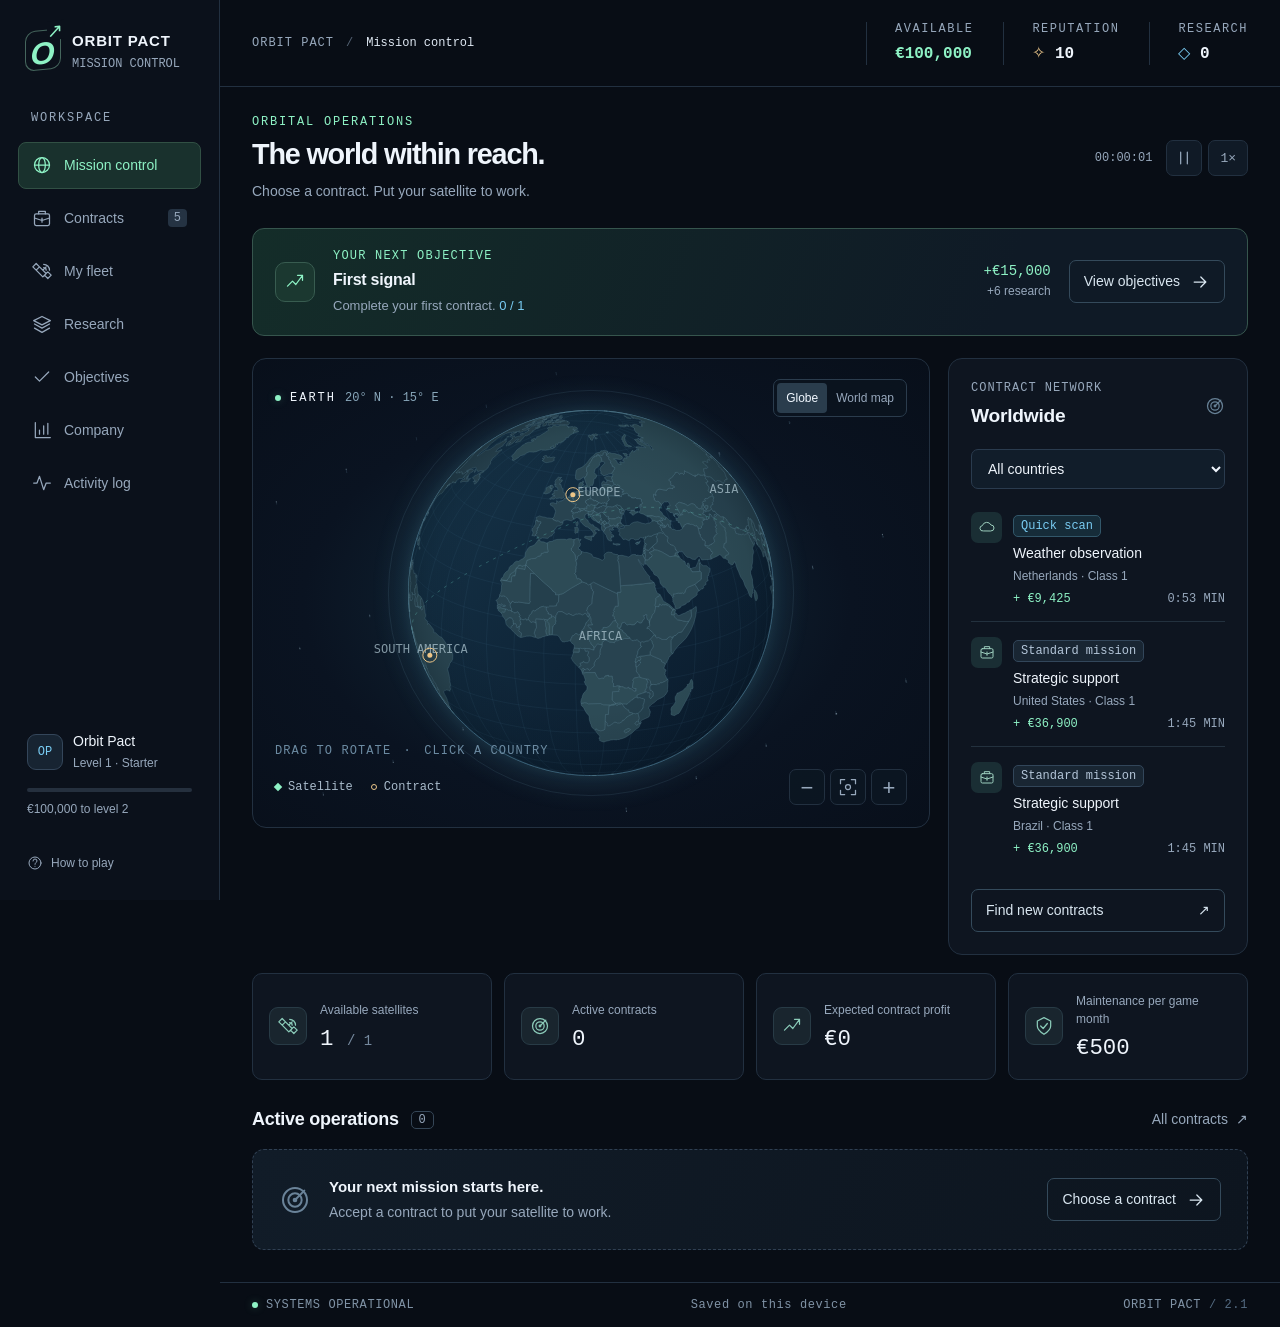
==== index.html @ 19997368 "Add satellite specialties, varied contracts, objectives and safe save transfers" ====
<!doctype html>
<html lang="en">
<head>
  <meta charset="utf-8">
  <meta name="viewport" content="width=device-width,initial-scale=1">
  <meta name="theme-color" content="#070c14">
  <meta name="description" content="Build your own satellite company. Explore Earth, complete contracts and expand your fleet.">
  <title>Orbit Pact | Mission Control</title>
  <link rel="stylesheet" href="style.css">
</head>
<body>
  <div class="app">
    <aside class="sidebar" aria-label="Main navigation">
      <a class="brand" href="#operations" aria-label="Orbit Pact, mission control"><span class="brand-mark">O<span>↗</span></span><span>ORBIT PACT<small>MISSION CONTROL</small></span></a>
      <div class="sidebar-caption">WORKSPACE</div>
      <nav id="navigation">
        <button data-page="operations" class="nav-button active"><span data-icon="globe"></span>Mission control</button>
        <button data-page="contracts" class="nav-button"><span data-icon="briefcase"></span>Contracts<span id="navOfferCount" class="nav-count">5</span></button>
        <button data-page="fleet" class="nav-button"><span data-icon="satellite"></span>My fleet</button>
        <button data-page="upgrades" class="nav-button"><span data-icon="layers"></span>Research</button>
        <button data-page="objectives" class="nav-button"><span data-icon="check"></span>Objectives<span id="navGoalCount" class="nav-count" hidden>0</span></button>
        <button data-page="company" class="nav-button"><span data-icon="chart"></span>Company</button>
        <button data-page="log" class="nav-button"><span data-icon="activity"></span>Activity log</button>
      </nav>
      <div class="sidebar-bottom">
        <div class="company-badge"><span class="company-avatar">OP</span><div>Orbit Pact<small id="sidebarLevel">Level 1 · Starter</small></div></div>
        <div class="mini-progress"><span id="sidebarProgress"></span></div>
        <p id="nextLevelHint" class="subtle"></p>
        <button class="text-button" id="helpButton"><span data-icon="help"></span>How to play</button>
      </div>
    </aside>

    <div class="workspace">
      <header class="topbar">
        <div class="breadcrumb">ORBIT PACT <span>/</span> <strong id="pageLabel">Mission control</strong></div>
        <div class="resources" aria-label="Company resources">
          <div class="resource"><span class="resource-label">AVAILABLE</span><strong id="moneyDisplay">€100,000</strong></div>
          <div class="resource"><span class="resource-label">REPUTATION</span><strong><span class="amber">✧</span> <span id="reputationDisplay">10</span></strong></div>
          <div class="resource"><span class="resource-label">RESEARCH</span><strong><span class="cyan">◇</span> <span id="researchDisplay">0</span></strong></div>
        </div>
      </header>

      <main>
        <div class="page-heading"><div><p class="eyebrow" id="pageEyebrow">ORBITAL OPERATIONS</p><h1 id="pageTitle">The world within reach.</h1><p id="pageDescription">Choose a contract. Put your satellite to work.</p></div><div class="time-controls"><span id="missionClock">00:00:00</span><button id="pauseButton" class="icon-button" aria-label="Pause game" title="Pause"><span data-icon="pause"></span></button><button id="speedButton" class="small-button" aria-label="Change game speed">1×</button></div></div>

        <section id="page-operations" class="page active" aria-label="Mission control">
          <div id="nextObjective" class="objective-directive"></div>
          <div class="operations-grid">
            <div class="map-panel panel">
              <div class="map-top"><div><span class="live-dot"></span><strong>EARTH</strong><span class="map-coordinate" id="mapCoordinates">20° N · 15° E</span></div><div class="segmented" aria-label="Map view"><button id="globeButton" class="selected" aria-pressed="true">Globe</button><button id="flatButton" aria-pressed="false">World map</button></div></div>
              <canvas id="mapCanvas" tabindex="0" role="img" aria-label="Interactive world map. Drag to rotate, use plus and minus to zoom. Use the country selector next to the map for keyboard access."></canvas>
              <div class="map-tooltip" id="mapTooltip" hidden></div>
              <div class="map-bottom"><div class="map-legend"><span><i class="legend-satellite"></i>Satellite</span><span><i class="legend-mission"></i>Contract</span></div><div class="map-buttons"><button id="zoomOut" class="icon-button" aria-label="Zoom out">−</button><button id="resetMap" class="icon-button" aria-label="Reset map"><span data-icon="focus"></span></button><button id="zoomIn" class="icon-button" aria-label="Zoom in">+</button></div></div>
              <div class="map-hint">DRAG TO ROTATE <span>·</span> CLICK A COUNTRY</div>
            </div>
            <aside class="mission-rail panel">
              <div class="panel-heading"><div><p class="eyebrow">CONTRACT NETWORK</p><h2 id="regionTitle">Worldwide</h2></div><span data-icon="radar" class="muted-icon"></span></div>
              <label class="sr-only" for="countrySelect">Choose a country</label><select id="countrySelect"><option value="">All countries</option></select>
              <div id="mapOffers" class="rail-offers"></div>
              <button id="refreshMapOffers" class="outline-button full">Find new contracts <span>↗</span></button>
            </aside>
          </div>
          <div class="metrics-grid">
            <div class="metric"><span class="metric-icon" data-icon="satellite"></span><div><span>Available satellites</span><strong id="freeSatellites">1 <small>/ 1</small></strong></div></div>
            <div class="metric"><span class="metric-icon" data-icon="radar"></span><div><span>Active contracts</span><strong id="activeCount">0</strong></div></div>
            <div class="metric"><span class="metric-icon" data-icon="trend"></span><div><span>Expected contract profit</span><strong id="expectedProfit">€0</strong></div></div>
            <div class="metric"><span class="metric-icon" data-icon="shield"></span><div><span>Maintenance per game month</span><strong id="maintenanceDisplay">€500</strong></div></div>
          </div>
          <div class="section-heading"><h2>Active operations <span id="runningBadge" class="count-badge">0</span></h2><button class="text-button" data-page="contracts">All contracts <span>↗</span></button></div>
          <div id="activeMissions" class="active-missions"></div>
        </section>

        <section id="page-contracts" class="page" aria-label="Contracts" hidden><div class="info-banner"><span data-icon="bolt"></span><p>Quick scans free your satellite sooner. Long-term contracts unlock after 5 completions. Match a satellite specialty for +20% reward and 15% less time. Card estimates use a Scout-1; your briefing shows the exact quote.</p></div><div class="section-heading"><h2>Available assignments</h2><button id="refreshContracts" class="outline-button">Refresh offers <span data-icon="refresh"></span></button></div><div id="contractsList" class="card-grid"></div><div class="section-heading"><h2>Active assignments</h2></div><div id="contractsActive" class="active-missions"></div></section>
        <section id="page-fleet" class="page" aria-label="Fleet and shop" hidden><div class="section-heading"><h2>Your satellites</h2><span class="subtle" id="fleetCount"></span></div><div id="satellitesList" class="card-grid"></div><div class="section-heading shop-heading"><div><p class="eyebrow">EXPAND YOUR REACH</p><h2>Buy satellites</h2></div></div><div id="shopList" class="card-grid"></div></section>
        <section id="page-upgrades" class="page" aria-label="Research" hidden><div class="info-banner"><span data-icon="layers"></span><p>Upgrades apply to your entire fleet. Processing and communication upgrades take effect when a new contract starts.</p></div><div id="upgradesList" class="card-grid"></div></section>
        <section id="page-objectives" class="page" aria-label="Objectives" hidden><div class="info-banner"><span data-icon="check"></span><p>Build your company one milestone at a time. Unlocks become available as soon as you reach their goal. Claim each cash and research reward once.</p></div><div id="objectivesList" class="card-grid"></div></section>
        <section id="page-company" class="page" aria-label="Company" hidden><div id="companyOverview"></div><div class="panel settings-panel"><h2>Save & transfer</h2><p>Your progress is saved on this device. Export a save to keep a backup or move to another device. Importing keeps a local backup of the game you replace.</p><div class="settings-actions"><button class="outline-button" id="saveButton">Save now</button><button class="outline-button" id="exportSaveButton">Export save</button><button class="outline-button" id="importSaveButton">Import save</button><button class="outline-button" id="restoreSaveButton" hidden>Restore previous save</button></div><input id="importSaveInput" type="file" accept=".json,application/json" aria-label="Choose an Orbit Pact save" hidden></div><div class="panel settings-panel"><h2>Manage game</h2><p>A game month lasts 30 game minutes. The simulation stops when paused or when the tab is hidden. Starting over replaces your current company.</p><button class="danger-button" id="newGameButton">Start a new game</button></div></section>
        <section id="page-log" class="page" aria-label="Activity log" hidden><div class="section-heading"><h2>Activity</h2><button class="text-button" id="clearLogButton">Clear activity log</button></div><div id="logList" class="panel log-list"></div></section>
      </main>
      <footer><span><span class="live-dot" id="systemDot"></span><span id="systemStatus">SYSTEMS OPERATIONAL</span></span><span id="saveStatus">Progress saved on this device</span><span>ORBIT PACT <span class="version">/ 2.1</span></span></footer>
    </div>
  </div>
  <dialog id="detailDialog" aria-labelledby="dialogTitle"><div class="dialog-top"><p class="eyebrow" id="dialogEyebrow">MISSION BRIEFING</p><button class="icon-button" id="closeDialog" aria-label="Close">×</button></div><h2 id="dialogTitle"></h2><div id="dialogBody"></div><div id="dialogActions" class="dialog-actions"></div></dialog>
  <div id="toasts" class="toasts" role="status" aria-live="polite"></div>
  <noscript><p>Enable JavaScript to play Orbit Pact.</p></noscript>
  <script src="vendor/d3.min.js"></script>
  <script src="js/world-data.js"></script>
  <script src="js/locale.js"></script>
  <script src="js/config.js"></script>
  <script src="js/satellites.js"></script>
  <script src="js/upgrades.js"></script>
  <script src="js/contracts.js"></script>
  <script src="js/objectives.js"></script>
  <script src="js/save.js"></script>
  <script src="js/map.js"></script>
  <script src="js/ui.js"></script>
  <script src="js/game.js"></script>
</body>
</html>
---- style.css ----
@charset "UTF-8";
:root{color-scheme:dark;--bg:#080d15;--surface:#0e1520;--surface-raised:#141e2b;--line:#223040;--text:#eff5fc;--muted:#97a8bc;--mint:#8ef2c5;--cyan:#79ccf3;--amber:#ebc68a;--danger:#ff9eaa;--radius:14px;--mono:"SFMono-Regular",Consolas,"Liberation Mono",monospace;font-family:Inter,"Segoe UI",Arial,sans-serif;font-size:16px;font-synthesis:none}
*{box-sizing:border-box}body{margin:0;background:var(--bg);color:var(--text);line-height:1.5}button,input,select{font:inherit}button,a,select{-webkit-tap-highlight-color:transparent}button{cursor:pointer}button:disabled{cursor:not-allowed;opacity:.45}button:focus-visible,a:focus-visible,select:focus-visible,canvas:focus-visible{outline:2px solid var(--mint);outline-offset:4px}button{transition:background .18s,border-color .18s,color .18s}a{color:inherit;text-decoration:none}svg.icon{width:20px;height:20px;display:block;flex-shrink:0}button svg{pointer-events:none}h1,h2,h3,p{margin:0}h1{font-size:clamp(1.6rem,2.25vw,2.2rem);line-height:1.2;letter-spacing:-1.2px;font-weight:600}h2{font-size:1.125rem;letter-spacing:-.25px;font-weight:600}h3{font-size:1.05rem;font-weight:600}small{font-size:.8125rem}[hidden]{display:none!important}.app{display:flex;min-height:100vh}.sidebar{width:220px;flex-shrink:0;position:fixed;inset:0 auto 0 0;display:flex;flex-direction:column;background:#0b111b;border-right:1px solid var(--line);padding:30px 18px 22px;z-index:20}.brand{display:flex;gap:11px;align-items:center;font-weight:700;font-size:.94rem;letter-spacing:.8px;padding:0 7px 36px}.brand small{display:block;font:12px var(--mono);letter-spacing:0;color:var(--muted);margin-top:4px}.brand-mark{position:relative;display:grid;place-items:center;width:36px;height:40px;color:var(--mint);font-size:31px;font-style:italic;font-weight:800;border:1px solid #45665d;border-radius:10px;transform:skewY(-6deg)}.brand-mark span{position:absolute;right:-4px;top:-9px;font-size:19px;background:#0b111b;line-height:1}.sidebar-caption,.eyebrow{font:12px var(--mono);letter-spacing:1.8px;color:var(--muted)}.sidebar-caption{font-size:12px;padding:4px 13px 17px}nav{display:flex;flex-direction:column;gap:6px}.nav-button{border:1px solid transparent;background:none;color:var(--muted);display:flex;gap:12px;align-items:center;padding:12px 13px;width:100%;border-radius:8px;font-size:.875rem;white-space:nowrap;text-align:left}.nav-button:hover{background:#15202d;color:var(--text)}.nav-button.active{background:#19312d;border-color:#315044;color:var(--mint)}.nav-count{margin-left:auto;font:12px var(--mono);background:#253343;padding:2px 6px;border-radius:4px}.sidebar-bottom{margin-top:auto;padding:30px 9px 0}.company-badge{display:flex;align-items:center;gap:10px;font-size:.875rem}.company-avatar{border:1px solid #34465a;border-radius:9px;width:36px;height:36px;display:grid;place-items:center;font:12px var(--mono);color:var(--cyan);background:#172432}.company-badge small{display:block;color:var(--muted);font-size:12px;margin-top:2px}.mini-progress{height:4px;background:#25303e;overflow:hidden;border-radius:8px;margin:16px 0 8px}.mini-progress span{display:block;background:var(--mint);height:100%;width:0;transition:width .4s}.sidebar-bottom>.subtle{font-size:12px;min-height:36px}.sidebar-bottom>.text-button{font-size:12px;padding:18px 0 0}.workspace{margin-left:220px;min-width:0;flex:1;display:flex;flex-direction:column}.topbar{min-height:87px;border-bottom:1px solid var(--line);display:flex;align-items:center;justify-content:space-between;padding:16px 32px;gap:20px}.breadcrumb{display:flex;gap:12px;align-items:center;font:12px var(--mono);letter-spacing:1px;color:var(--muted)}.breadcrumb strong{color:#e0e9f4;font-size:12px;font-weight:400;letter-spacing:0}.breadcrumb>span{color:#546274}.resources{display:flex;align-items:center;gap:30px}.resource{border-left:1px solid var(--line);padding-left:28px}.resource-label{display:block;font:12px var(--mono);letter-spacing:1.5px;color:var(--muted);margin-bottom:5px}.resource strong{font:600 1rem var(--mono);white-space:nowrap}.resource:first-child strong{color:var(--mint)}.amber{color:var(--amber)}.cyan{color:var(--cyan)}main{padding:28px 32px 32px;max-width:1800px;width:100%;margin:0 auto;flex:1}.page-heading{display:flex;align-items:center;justify-content:space-between;gap:20px;margin-bottom:26px}.page-heading .eyebrow{margin-bottom:8px;font-size:12px;color:var(--mint)}.page-heading p:last-child{color:var(--muted);font-size:.875rem;margin-top:9px}.time-controls{display:flex;align-items:center;gap:6px}.time-controls>span{font:12px var(--mono);color:var(--muted);margin-right:8px;white-space:nowrap}.icon-button{width:36px;height:36px;display:inline-flex;align-items:center;justify-content:center;flex-shrink:0;background:#101a26;color:var(--muted);border:1px solid var(--line);border-radius:7px;font-size:22px;padding:6px}.icon-button:hover,.small-button:hover{background:#213345;color:var(--text);border-color:#475f76}.small-button{height:36px;padding:0 11px;border:1px solid var(--line);border-radius:7px;background:#101a26;color:var(--muted);font:13px var(--mono)}.panel{background:var(--surface);border:1px solid var(--line);border-radius:var(--radius)}.operations-grid{display:grid;grid-template-columns:minmax(0,1fr) 300px;gap:18px}.map-panel{position:relative;min-height:470px;height:clamp(470px,51vh,650px);overflow:hidden;background:radial-gradient(ellipse at 48% 52%,#122a3a 0,#0a1321 55%,#080f1a 100%)}#mapCanvas{width:100%;height:100%;display:block;touch-action:none;cursor:grab}#mapCanvas:active{cursor:grabbing}.map-top{position:absolute;top:20px;left:22px;right:22px;display:flex;align-items:center;justify-content:space-between;gap:10px;pointer-events:none;z-index:2}.map-top>div:first-child{display:flex;align-items:center;gap:9px}.map-top strong{font:12px var(--mono);letter-spacing:2px}.live-dot{display:inline-block;width:6px;height:6px;border-radius:50%;background:var(--mint);box-shadow:0 0 8px #82edbd44;flex-shrink:0}.map-coordinate{font:12px var(--mono);color:#89a7ba;white-space:nowrap}.segmented{display:flex;background:#0b1420dd;border:1px solid #2b3c4d;border-radius:7px;padding:3px;pointer-events:auto;backdrop-filter:blur(8px)}.segmented button{font-size:12px;border:0;border-radius:4px;padding:6px 9px;color:var(--muted);background:none}.segmented button.selected{background:#2a3d4d;color:#f1f8ff}.map-bottom{position:absolute;bottom:22px;left:22px;right:22px;display:flex;align-items:center;justify-content:space-between;pointer-events:none}.map-legend{display:flex;gap:18px;font:12px var(--mono);color:#a9bbcb}.map-legend>span{display:flex;gap:7px;align-items:center}.map-legend i{width:6px;height:6px;display:inline-block}.legend-satellite{background:var(--mint);transform:rotate(45deg)}.legend-mission{border:1px solid var(--amber);border-radius:50%}.map-buttons{display:flex;gap:5px;pointer-events:auto}.map-buttons .icon-button{background:#0c1722db}.map-hint{position:absolute;bottom:69px;left:22px;font:12px var(--mono);letter-spacing:1.1px;color:#6c8ba2;pointer-events:none}.map-hint span{padding:0 4px}.map-tooltip{position:absolute;pointer-events:none;font-size:12px;padding:7px 11px;background:#18293bf2;border:1px solid #4c6478;border-radius:6px;z-index:5;max-width:190px}.mission-rail{padding:22px;display:flex;flex-direction:column;min-width:0}.panel-heading{display:flex;justify-content:space-between;align-items:center;gap:10px;margin-bottom:18px}.panel-heading .eyebrow{font-size:12px;letter-spacing:1px;margin-bottom:7px}.panel-heading h2{font-size:1.2rem}.muted-icon{color:#678196}select{width:100%;padding:10px 12px;background:#111d2a;color:var(--text);border:1px solid #2a3b4e;border-radius:7px;font-size:.875rem;min-width:0}.rail-offers{flex:1;display:flex;flex-direction:column;margin:8px 0 18px}.rail-card{width:100%;background:transparent;border:0;border-bottom:1px solid #23313e;color:var(--text);text-align:left;padding:15px 0;display:grid;grid-template-columns:32px 1fr;gap:10px}.rail-card:hover{background:#172432}.rail-card:last-child{border-bottom:0}.rail-card .contract-icon{width:31px;height:31px;border-radius:7px;background:#1a2e34;color:#9ccebd;display:grid;place-items:center}.rail-card .icon{width:16px;height:16px}.rail-card h3{font-size:.875rem;font-weight:500;margin-bottom:3px}.rail-card p{font-size:12px;color:var(--muted)}.rail-reward{display:flex;align-items:center;justify-content:space-between;gap:8px;margin-top:7px}.rail-reward strong{font:12px var(--mono);color:var(--mint)}.rail-reward span{font:12px var(--mono);color:var(--muted)}.outline-button,.primary-button,.danger-button{display:inline-flex;align-items:center;justify-content:center;gap:10px;border-radius:7px;padding:10px 14px;font-size:.875rem;font-weight:500;border:1px solid #344a5b;background:transparent;color:#d9e6f0;min-height:42px}.outline-button:hover{background:#1b2d3c;border-color:#688297}.primary-button{background:var(--mint);border-color:var(--mint);color:#092b22}.primary-button:hover{background:#b6ffdb;border-color:#b6ffdb}.danger-button{color:var(--danger);border-color:#6b3947}.danger-button:hover{background:#351e29}.full{width:100%;justify-content:space-between}.text-button{border:0;background:none;color:var(--muted);padding:0;display:inline-flex;gap:8px;align-items:center;font-size:.875rem}.text-button:hover{color:var(--mint)}.text-button .icon{width:16px;height:16px}.metrics-grid{display:grid;grid-template-columns:repeat(4,minmax(0,1fr));gap:12px;margin-top:18px}.metric{display:flex;align-items:center;gap:13px;padding:18px 16px;background:var(--surface);border:1px solid var(--line);border-radius:10px}.metric-icon{width:38px;height:38px;background:#19252e;border:1px solid #283b46;color:#8bcbb9;display:grid;place-items:center;border-radius:9px;flex-shrink:0}.metric>div{min-width:0}.metric>div>span{color:var(--muted);font-size:12px;display:block}.metric strong{display:block;font:500 1.4rem var(--mono);margin-top:7px;white-space:nowrap}.metric small{color:#75899e;font-size:.875rem}.section-heading{display:flex;align-items:center;justify-content:space-between;margin:26px 0 16px;gap:16px}.page>.section-heading:first-child{margin-top:0}.count-badge{display:inline-block;margin-left:7px;padding:1px 7px;border:1px solid #354657;border-radius:5px;font:12px var(--mono);color:var(--muted);vertical-align:middle}.empty-state{padding:26px;display:flex;align-items:center;gap:18px;background:linear-gradient(110deg,#111c28,#0d151f);border:1px dashed #304053;border-radius:12px}.empty-state>.icon{width:32px;height:32px;color:#6a8399}.empty-state h3{font-size:.94rem;margin-bottom:4px}.empty-state p{font-size:.875rem;color:var(--muted)}.empty-state button{margin-left:auto;white-space:nowrap}.rail-empty{font-size:.875rem;color:var(--muted);padding:30px 0}.active-missions{display:grid;gap:10px}.mission-row{display:grid;grid-template-columns:36px minmax(120px,1.2fr) minmax(100px,1fr) auto;gap:16px;align-items:center;padding:17px 20px;background:var(--surface);border:1px solid var(--line);border-radius:10px}.mission-row>.icon{color:var(--mint)}.mission-row h3{font-size:.875rem}.mission-row p{color:var(--muted);font-size:12px;margin-top:4px}.mission-row .mission-value{font:13px var(--mono);color:var(--mint);text-align:right}.mission-value small{display:block;font-size:12px;color:var(--muted);margin-top:5px}.progress{height:5px;background:#263343;border-radius:8px;overflow:hidden}.progress>span{display:block;height:100%;background:var(--mint);border-radius:8px;transition:width .25s linear}.progress-meta{display:flex;justify-content:space-between;margin-bottom:8px;color:var(--muted);font:12px var(--mono)}.card-grid{display:grid;grid-template-columns:repeat(3,minmax(0,1fr));gap:18px}.card{padding:24px;background:var(--surface);border:1px solid var(--line);border-radius:12px;min-width:0}.card:hover{border-color:#3a5166}.card-head{display:flex;align-items:center;justify-content:space-between;margin-bottom:20px;gap:12px}.card-icon{display:grid;place-items:center;width:42px;height:42px;border:1px solid #314b53;background:#1b2e35;color:var(--mint);border-radius:10px}.badge{font:12px var(--mono);padding:4px 8px;border-radius:5px;background:#1f2c3a;color:#bbcfe0;border:1px solid #314557;white-space:nowrap}.badge.green{color:var(--mint);border-color:#395c4e;background:#193029}.badge.amber{color:var(--amber);background:#2e2921;border-color:#594a35}.card .description{color:var(--muted);font-size:.875rem;margin:9px 0 20px;min-height:42px}.card .location{color:var(--muted);font-size:.875rem;margin-top:6px}.card-stats{display:grid;gap:9px;margin:20px 0}.card-stat{display:flex;justify-content:space-between;gap:12px;font-size:.875rem}.card-stat>span:first-child{color:var(--muted)}.card-stat strong{font:13px var(--mono);text-align:right}.card .reward{font:500 1.8rem var(--mono);color:var(--mint);margin-top:20px}.card .reward-label{font-size:12px;color:var(--muted);margin-top:3px}.card-actions{display:flex;gap:8px;margin-top:20px}.card-actions>button{flex:1}.hardware-header{padding:24px 0 8px;border-bottom:1px solid #293b4b;margin-bottom:20px}.hardware-header .icon{width:45px;height:45px;margin-bottom:20px}.hardware-header .eyebrow{font-size:12px;margin-bottom:5px}.hardware-header h3{font-size:1.5rem;letter-spacing:-.5px}.hardware-header p{color:var(--muted);font-size:.875rem;padding:10px 0 14px;min-height:90px}.shop-heading{margin-top:38px}.shop-heading .eyebrow{font-size:12px;margin-bottom:7px}.upgrade-levels{display:flex;gap:5px;margin:22px 0}.upgrade-levels span{flex:1;height:5px;border-radius:5px;background:#293748}.upgrade-levels span.filled{background:var(--mint)}.info-banner{display:flex;align-items:center;gap:15px;padding:18px 20px;margin-bottom:22px;background:#122522;border:1px solid #29473f;border-radius:10px;color:#b7d6c9}.info-banner p{font-size:.875rem}.info-banner>.icon{flex-shrink:0}.company-hero{padding:32px;background:radial-gradient(ellipse at 100% 0,#213e46,transparent 60%),#101b28;border:1px solid #304456;border-radius:14px;margin-bottom:20px}.company-hero h2{font-size:2rem;margin:10px 0}.company-hero p{color:var(--muted);font-size:.875rem}.company-hero .progress{margin-top:24px}.company-hero .progress-meta{margin-top:12px}.settings-panel{padding:26px;margin-top:24px}.settings-panel p{color:var(--muted);margin:12px 0 22px;font-size:.875rem;max-width:720px}.settings-actions{display:flex;gap:12px;flex-wrap:wrap}.log-list{overflow:hidden}.log-entry{padding:16px 22px;display:flex;align-items:flex-start;gap:20px;border-bottom:1px solid var(--line);font-size:.875rem}.log-entry:last-child{border-bottom:0}.log-entry time{color:#7f98ad;font:12px var(--mono);white-space:nowrap;padding-top:2px}.log-entry.success>span{color:#b3eccd}.log-entry.warning>span{color:var(--amber)}.subtle{color:var(--muted);font-size:.875rem}footer{display:flex;align-items:center;justify-content:space-between;gap:20px;padding:15px 32px;border-top:1px solid var(--line);color:#8093a6;font:12px var(--mono);letter-spacing:.6px}footer>span:first-child{display:flex;align-items:center;gap:8px}.version{color:#546b82}dialog{width:min(540px,calc(100% - 32px));max-height:90vh;overflow:auto;background:#111c29;border:1px solid #3b5063;color:var(--text);border-radius:16px;padding:26px;box-shadow:0 30px 120px #0009}dialog::backdrop{background:#02070ccd;backdrop-filter:blur(7px)}.dialog-top{display:flex;align-items:center;justify-content:space-between;margin-bottom:10px}.dialog-top .eyebrow{color:var(--mint);font-size:12px}dialog h2{font-size:1.65rem;line-height:1.2;margin-bottom:14px}dialog p{font-size:.94rem;color:#aec0d1;line-height:1.65}.dialog-actions{display:flex;gap:10px;justify-content:flex-end;margin-top:26px}.dialog-actions button{flex:1}.briefing{padding:17px 0;margin:16px 0;border-top:1px solid #2e4053;border-bottom:1px solid #2e4053;display:grid;grid-template-columns:1fr 1fr;gap:18px}.briefing span{display:block;font-size:12px;color:var(--muted);margin-bottom:5px}.briefing strong{font:16px var(--mono)}.field-label{display:block;font-size:.875rem;margin:12px 0 8px}.dialog-message{color:var(--amber)!important;font-size:.875rem!important;margin-top:12px}.help-list{padding-left:22px;font-size:.94rem;color:#bfd0de;line-height:1.65}.help-list li{margin-bottom:12px}.toasts{position:fixed;bottom:28px;right:28px;z-index:100;display:flex;flex-direction:column;gap:10px;pointer-events:none;max-width:min(400px,calc(100vw - 32px))}.toast{padding:15px 20px;border:1px solid #426655;border-left:3px solid var(--mint);border-radius:9px;background:#14251ff2;color:#d4f4e3;box-shadow:0 12px 50px #0006;font-size:.875rem;animation:toast-in .2s ease}.toast.error{border-color:#845467;border-left-color:var(--danger);background:#2e1d27;color:#ffcfda}.sr-only{position:absolute;width:1px;height:1px;padding:0;margin:-1px;overflow:hidden;clip:rect(0,0,0,0);white-space:nowrap;border:0}@keyframes toast-in{from{opacity:0;transform:translateY(8px)}to{opacity:1;transform:translateY(0)}}
@media(min-width:1600px){.sidebar{width:240px}.workspace{margin-left:240px}.operations-grid{grid-template-columns:minmax(0,1fr) 335px}.mission-rail{padding:25px}.rail-card{padding:20px 0}main{padding:32px 40px}.topbar{padding-left:40px;padding-right:40px}}
@media(max-width:1250px){.sidebar{width:190px;padding-left:12px;padding-right:12px}.workspace{margin-left:190px}.brand{font-size:13px;gap:8px}.brand small{font-size:12px}.operations-grid{grid-template-columns:minmax(0,1fr) 270px;gap:14px}.mission-rail{padding:18px}.map-coordinate{display:none}.metric{padding:15px 12px;gap:9px}.metric-icon{display:none}.metric strong{font-size:1.2rem}.topbar{padding:16px 24px}.resources{gap:18px}.resource{padding-left:18px}main{padding:24px}.card-grid{grid-template-columns:repeat(2,minmax(0,1fr))}.breadcrumb{font-size:12px;gap:8px}}
@media(max-width:1000px){.sidebar{width:76px;padding:25px 10px}.brand{padding:0 8px 30px}.brand>span:last-child,.sidebar-caption,.sidebar-bottom,.nav-button .nav-count{display:none}.nav-button{font-size:0;justify-content:center;padding:14px 10px;gap:0}.nav-button>.icon,.nav-button>[data-icon]{font-size:16px}.workspace{margin-left:76px}.topbar .breadcrumb{display:none}.topbar{justify-content:flex-end;min-height:78px}.resource:first-child{border:0}.resources{gap:24px}.operations-grid{grid-template-columns:minmax(0,1fr) 265px}.map-top{left:15px;right:15px}.map-top strong{display:none}.map-top .live-dot{display:none}.map-panel{min-height:470px}.map-hint{font-size:12px;letter-spacing:.5px}.map-legend{gap:12px;font-size:12px}.map-bottom{left:15px;right:15px}.time-controls>span{display:none}.page-heading p:last-child{max-width:360px}.metric>div>span{font-size:12px}footer{padding:15px 24px}footer>span:last-child{display:none}}
@media(max-width:760px){.operations-grid{grid-template-columns:1fr}.map-panel{height:480px;min-height:0}.mission-rail{display:grid;grid-template-columns:1fr 1fr;gap:14px}.mission-rail .panel-heading{margin:0}.mission-rail>select{align-self:center}.rail-offers{grid-column:1/-1;display:grid;grid-template-columns:repeat(3,minmax(0,1fr));gap:12px;margin:0}.rail-card{padding:10px 0;border:0;grid-template-columns:1fr}.rail-card .contract-icon{display:none}.rail-card h3{font-size:13px}.rail-card p{font-size:12px}.rail-reward{flex-wrap:wrap}.mission-rail>.outline-button{grid-column:1/-1;justify-content:center}.metrics-grid{grid-template-columns:repeat(2,minmax(0,1fr))}.metric-icon{display:grid}.metric>div>span{font-size:12px}.map-coordinate{display:inline}.map-top strong,.map-top .live-dot{display:inline}.mission-row{grid-template-columns:24px 1fr auto;gap:12px}.mission-row>.mission-progress{grid-column:2/4;grid-row:2}.mission-row>.mission-value{grid-column:3;grid-row:1}.card{padding:20px}.empty-state{flex-wrap:wrap}.empty-state button{margin-left:50px}.time-controls{align-self:flex-start}.page-heading h1{font-size:1.7rem}main{padding:22px 20px}.topbar{padding:16px 20px}.topbar .resources{width:100%;justify-content:space-between;gap:8px}.resource{padding-left:14px}.resource-label{font-size:12px}.resource strong{font-size:14px}.page-heading{gap:8px}}
@media(max-width:520px){.app{display:block}.sidebar{position:sticky;inset:0 0 auto;width:100%;height:64px;flex-direction:row;align-items:center;padding:8px 10px;border-right:0;border-bottom:1px solid var(--line);background:#0b111bf5;backdrop-filter:blur(12px)}.brand{padding:0 10px 0 0}.brand-mark{width:29px;height:32px;font-size:25px}.brand-mark span{font-size:16px}.sidebar nav{flex-direction:row;flex:1;gap:3px;justify-content:space-around}.nav-button{padding:10px 7px;width:auto;border-radius:6px}.nav-button .icon{width:18px;height:18px}.workspace{margin-left:0}.topbar{min-height:72px;padding:12px 16px}.resource{padding-left:12px}.resource strong{font-size:13px}.resource-label{letter-spacing:.6px;font-size:12px}main{padding:23px 16px}.page-heading h1{font-size:1.5rem;letter-spacing:-.6px}.page-heading .eyebrow{font-size:12px;letter-spacing:1.1px}.page-heading p:last-child{font-size:13px;max-width:240px}.time-controls{gap:4px}.time-controls .icon-button{width:30px;height:32px}.time-controls .small-button{height:32px;padding:0 7px;font-size:12px}.operations-grid{gap:14px}.map-panel{height:430px}.map-top{top:15px}.map-coordinate{display:none}.map-top strong{font-size:12px}.segmented button{font-size:12px;padding:5px 7px}.map-bottom{bottom:17px}.map-hint{bottom:61px;left:15px}.map-legend{font-size:12px;gap:12px}.mission-rail{padding:17px;gap:10px}.mission-rail .panel-heading .eyebrow{font-size:12px}.mission-rail h2{font-size:1rem}.muted-icon{display:none}.rail-offers{grid-template-columns:1fr}.rail-card{grid-template-columns:30px 1fr;gap:10px;border-bottom:1px solid var(--line);padding:12px 0}.rail-card .contract-icon{display:grid}.rail-card h3{font-size:14px}.rail-card p{font-size:12px}.rail-reward{margin-top:4px}.metrics-grid{gap:10px}.metric{padding:14px 12px}.metric-icon{display:none}.metric>div>span{font-size:12px}.metric strong{font-size:1.125rem}.section-heading h2{font-size:1rem}.section-heading .text-button{font-size:12px}.card-grid{grid-template-columns:1fr}.empty-state{padding:20px;gap:12px}.empty-state>.icon{display:none}.empty-state button{margin-left:0;width:100%}.empty-state h3{font-size:14px}.empty-state p{font-size:13px}.mission-row{padding:14px;grid-template-columns:20px 1fr auto;gap:9px}.mission-row h3{font-size:13px}.mission-row .mission-value{font-size:12px}.mission-row p{font-size:12px}.section-heading{flex-wrap:wrap}.section-heading>.outline-button{font-size:12px}footer{padding:14px 16px;flex-wrap:wrap;gap:9px;font-size:12px}.company-hero{padding:23px}.company-hero h2{font-size:1.6rem}.toasts{bottom:16px;right:16px}.log-entry{padding:16px;gap:12px;flex-direction:column}.briefing strong{font-size:14px}.dialog-actions{flex-wrap:wrap}.settings-actions>button{width:100%}}
@media(prefers-reduced-motion:reduce){*,*::before,*::after{animation:none!important;transition:none!important}}

/* Company objectives and contract specializations. */
.objective-directive{display:flex;align-items:center;gap:18px;padding:20px 22px;margin-bottom:22px;border:1px solid #36554d;border-radius:12px;background:linear-gradient(110deg,#142d29,#0f1a26 75%)}
.directive-icon{width:40px;height:40px;display:grid;place-items:center;flex-shrink:0;border:1px solid #385c50;border-radius:10px;color:var(--mint);background:#1b3830}
.directive-copy{flex:1;min-width:0}.directive-copy .eyebrow{color:var(--mint);font-size:12px;letter-spacing:1.2px;margin-bottom:5px}.directive-copy h2{font-size:1rem}.directive-copy>p:last-child{margin-top:4px;font-size:13px;color:var(--muted)}
.directive-reward{display:grid;gap:3px;text-align:right;white-space:nowrap}.directive-reward strong{font:14px var(--mono);color:var(--mint)}.directive-reward span{font-size:12px;color:var(--muted)}.objective-directive>button{flex-shrink:0}
.contract-tags{display:flex;flex-wrap:wrap;gap:6px;margin-top:12px}.mission-tag,.specialty-tag{display:inline-block;padding:3px 7px;font:12px var(--mono);border-radius:5px;border:1px solid #32465a;background:#192633;color:#b4c6d9}
.mode-quick{color:var(--cyan);background:#162c39;border-color:#32576a}.mode-extended{color:var(--amber);background:#2c2820;border-color:#5c4a32}.specialty-tag{color:#b4c4d0;background:transparent}.specialty-tag.matched{color:var(--mint);border-color:#3b6152;background:#1c312a}
.rail-card .mission-tag{margin-bottom:6px;font-size:12px}.rail-card>div{min-width:0}.rail-card h3{overflow-wrap:anywhere}.specialty-note{font-size:13px;color:#a8d8c5;line-height:1.6;margin-top:12px}.unlock-note{color:var(--amber);font-size:13px;margin-top:12px}.hardware-locked{border-style:dashed}
.objective-card{display:flex;flex-direction:column}.objective-card.ready{border-color:#4c8468;background:linear-gradient(140deg,#172b26,var(--surface))}.objective-card.claimed{border-color:#2e4b42}.objective-card .card-actions{margin-top:auto;padding-top:20px}.objective-card .description{min-height:0;margin-bottom:20px}.objective-unlock{min-height:45px;font-size:13px;color:var(--cyan);margin-top:16px}.objective-prize{display:flex;flex-wrap:wrap;gap:8px 16px;align-items:center;margin-bottom:4px}.objective-prize strong{font:18px var(--mono);color:var(--mint)}.objective-prize span{color:var(--muted);font-size:13px}
@media(max-width:1100px){.objective-directive{flex-wrap:wrap;gap:12px}.directive-copy{flex-basis:55%}.directive-reward{margin-left:52px;text-align:left}.objective-directive>button{margin-left:auto}}
@media(max-width:520px){.sidebar nav{gap:0}.sidebar .nav-button{padding:10px 6px}.sidebar .brand{padding-right:6px}.objective-directive{padding:16px}.directive-icon{display:none}.directive-copy{flex-basis:100%}.directive-reward{margin-left:0}.objective-directive>button{font-size:12px;padding:9px 11px}.mission-row .contract-tags{gap:4px;margin-top:7px}.mission-row .mission-tag,.mission-row .specialty-tag{font-size:12px}.objective-prize{margin-bottom:8px}}
@media(max-height:720px) and (min-width:521px){.sidebar{overflow-y:auto}.sidebar-bottom{padding-top:16px}.brand{padding-bottom:20px}.nav-button{padding-top:9px;padding-bottom:9px}}
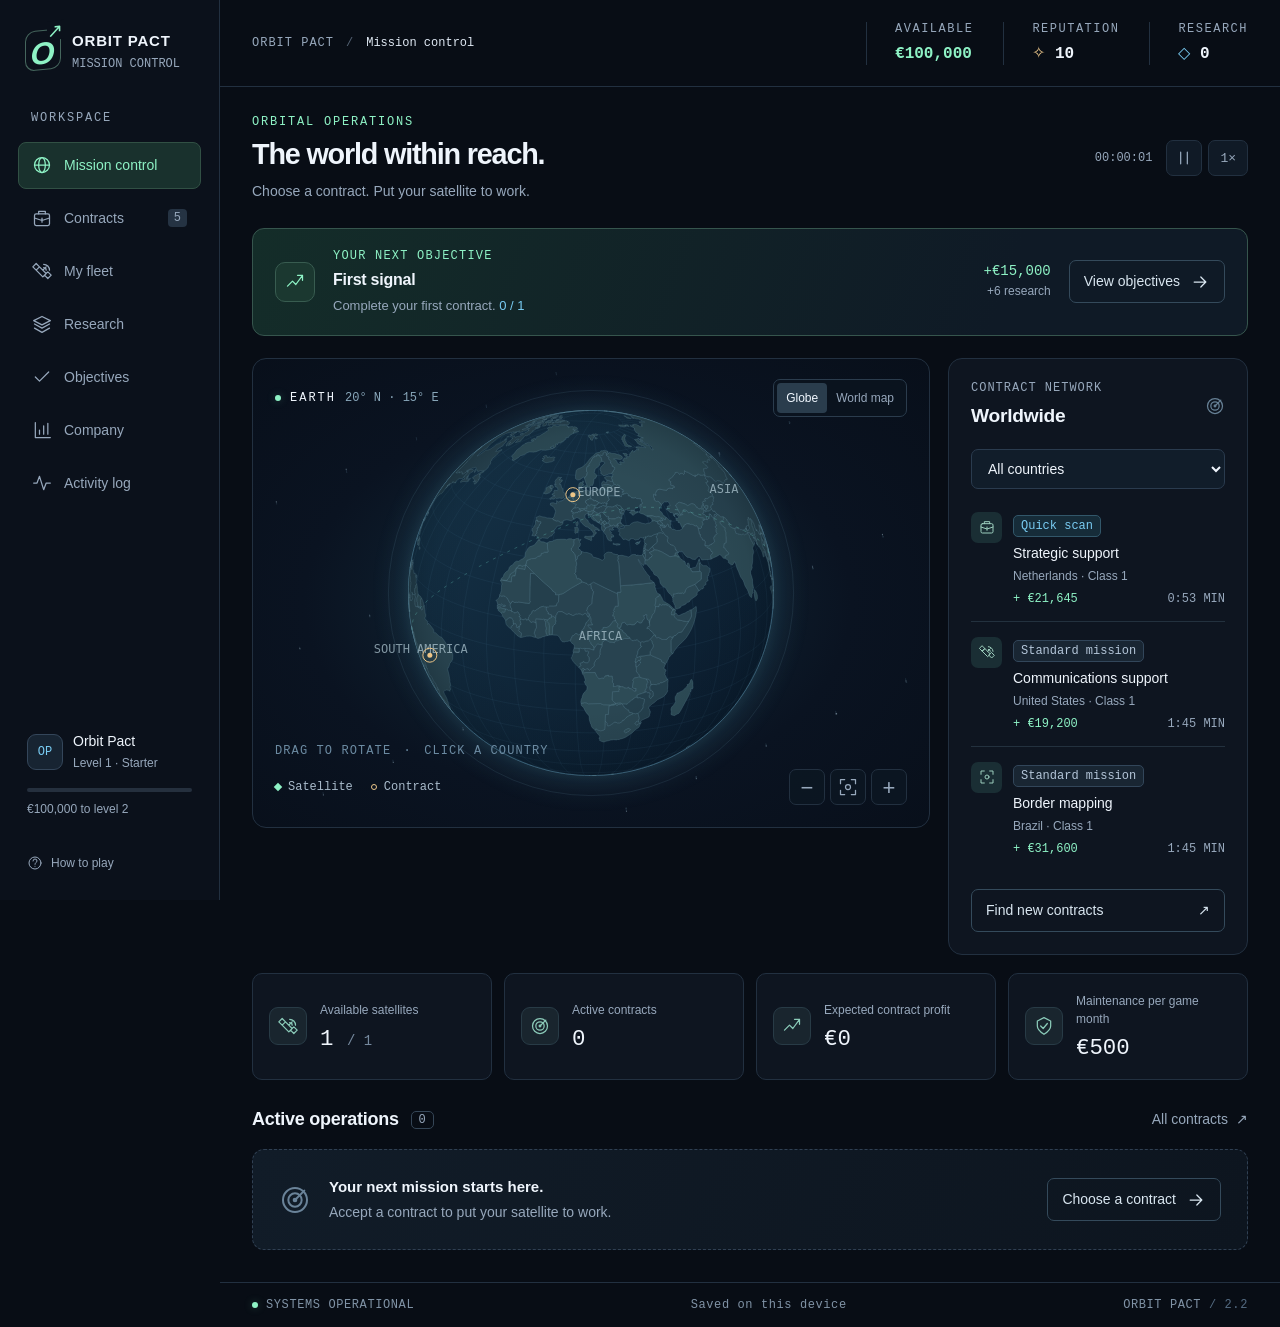
==== commit f993a7fe: "Add private Supabase cloud saves with recovery codes and revision conflict protection" ====
--- a/index.html
+++ b/index.html
@@ -74,10 +74,10 @@
         <section id="page-fleet" class="page" aria-label="Fleet and shop" hidden><div class="section-heading"><h2>Your satellites</h2><span class="subtle" id="fleetCount"></span></div><div id="satellitesList" class="card-grid"></div><div class="section-heading shop-heading"><div><p class="eyebrow">EXPAND YOUR REACH</p><h2>Buy satellites</h2></div></div><div id="shopList" class="card-grid"></div></section>
         <section id="page-upgrades" class="page" aria-label="Research" hidden><div class="info-banner"><span data-icon="layers"></span><p>Upgrades apply to your entire fleet. Processing and communication upgrades take effect when a new contract starts.</p></div><div id="upgradesList" class="card-grid"></div></section>
         <section id="page-objectives" class="page" aria-label="Objectives" hidden><div class="info-banner"><span data-icon="check"></span><p>Build your company one milestone at a time. Unlocks become available as soon as you reach their goal. Claim each cash and research reward once.</p></div><div id="objectivesList" class="card-grid"></div></section>
-        <section id="page-company" class="page" aria-label="Company" hidden><div id="companyOverview"></div><div class="panel settings-panel"><h2>Save & transfer</h2><p>Your progress is saved on this device. Export a save to keep a backup or move to another device. Importing keeps a local backup of the game you replace.</p><div class="settings-actions"><button class="outline-button" id="saveButton">Save now</button><button class="outline-button" id="exportSaveButton">Export save</button><button class="outline-button" id="importSaveButton">Import save</button><button class="outline-button" id="restoreSaveButton" hidden>Restore previous save</button></div><input id="importSaveInput" type="file" accept=".json,application/json" aria-label="Choose an Orbit Pact save" hidden></div><div class="panel settings-panel"><h2>Manage game</h2><p>A game month lasts 30 game minutes. The simulation stops when paused or when the tab is hidden. Starting over replaces your current company.</p><button class="danger-button" id="newGameButton">Start a new game</button></div></section>
+        <section id="page-company" class="page" aria-label="Company" hidden><div id="companyOverview"></div><div class="panel settings-panel cloud-panel"><div class="panel-heading"><h2>Cloud save</h2><span class="badge green">ONLINE STORAGE</span></div><p>Keep an online copy of your company. Use your private recovery code to load it on another device. Uploads happen when you choose Save online.</p><p id="cloudStatus" role="status">No cloud save connected.</p><div class="settings-actions"><button class="primary-button" id="cloudCreateButton" data-cloud-action>Create cloud save</button><button class="outline-button" id="cloudOpenButton" data-cloud-action>Enter recovery code</button><button class="primary-button" id="cloudUploadButton" data-cloud-action hidden>Save online</button><button class="outline-button" id="cloudLoadButton" data-cloud-action hidden>Load online save</button><button class="outline-button" id="cloudCodeButton" data-cloud-action hidden>Show recovery code</button><button class="text-button" id="cloudDisconnectButton" data-cloud-action hidden>Disconnect this device</button></div></div><div class="panel settings-panel"><h2>Save & transfer</h2><p>Your progress is saved on this device. Export a save to keep a backup or move to another device. Importing keeps a local backup of the game you replace.</p><div class="settings-actions"><button class="outline-button" id="saveButton">Save now</button><button class="outline-button" id="exportSaveButton">Export save</button><button class="outline-button" id="importSaveButton">Import save</button><button class="outline-button" id="restoreSaveButton" hidden>Restore previous save</button></div><input id="importSaveInput" type="file" accept=".json,application/json" aria-label="Choose an Orbit Pact save" hidden></div><div class="panel settings-panel"><h2>Manage game</h2><p>A game month lasts 30 game minutes. The simulation stops when paused or when the tab is hidden. Starting over replaces your current company.</p><button class="danger-button" id="newGameButton">Start a new game</button></div></section>
         <section id="page-log" class="page" aria-label="Activity log" hidden><div class="section-heading"><h2>Activity</h2><button class="text-button" id="clearLogButton">Clear activity log</button></div><div id="logList" class="panel log-list"></div></section>
       </main>
-      <footer><span><span class="live-dot" id="systemDot"></span><span id="systemStatus">SYSTEMS OPERATIONAL</span></span><span id="saveStatus">Progress saved on this device</span><span>ORBIT PACT <span class="version">/ 2.1</span></span></footer>
+      <footer><span><span class="live-dot" id="systemDot"></span><span id="systemStatus">SYSTEMS OPERATIONAL</span></span><span id="saveStatus">Progress saved on this device</span><span>ORBIT PACT <span class="version">/ 2.2</span></span></footer>
     </div>
   </div>
   <dialog id="detailDialog" aria-labelledby="dialogTitle"><div class="dialog-top"><p class="eyebrow" id="dialogEyebrow">MISSION BRIEFING</p><button class="icon-button" id="closeDialog" aria-label="Close">×</button></div><h2 id="dialogTitle"></h2><div id="dialogBody"></div><div id="dialogActions" class="dialog-actions"></div></dialog>
@@ -92,6 +92,8 @@
   <script src="js/contracts.js"></script>
   <script src="js/objectives.js"></script>
   <script src="js/save.js"></script>
+  <script src="js/cloud-config.js"></script>
+  <script src="js/cloud.js"></script>
   <script src="js/map.js"></script>
   <script src="js/ui.js"></script>
   <script src="js/game.js"></script>
--- a/style.css
+++ b/style.css
@@ -20,3 +20,5 @@
 @media(max-width:1100px){.objective-directive{flex-wrap:wrap;gap:12px}.directive-copy{flex-basis:55%}.directive-reward{margin-left:52px;text-align:left}.objective-directive>button{margin-left:auto}}
 @media(max-width:520px){.sidebar nav{gap:0}.sidebar .nav-button{padding:10px 6px}.sidebar .brand{padding-right:6px}.objective-directive{padding:16px}.directive-icon{display:none}.directive-copy{flex-basis:100%}.directive-reward{margin-left:0}.objective-directive>button{font-size:12px;padding:9px 11px}.mission-row .contract-tags{gap:4px;margin-top:7px}.mission-row .mission-tag,.mission-row .specialty-tag{font-size:12px}.objective-prize{margin-bottom:8px}}
 @media(max-height:720px) and (min-width:521px){.sidebar{overflow-y:auto}.sidebar-bottom{padding-top:16px}.brand{padding-bottom:20px}.nav-button{padding-top:9px;padding-bottom:9px}}
+
+.cloud-panel .panel-heading{margin-bottom:0}.cloud-panel #cloudStatus{font:12px var(--mono);color:var(--mint);min-height:20px}.cloud-panel .settings-actions .text-button{min-height:42px;padding:0 4px}.save-code-input{width:100%;background:#0d1621;color:var(--text);border:1px solid #395469;border-radius:7px;padding:12px;font:13px var(--mono);letter-spacing:.2px}.save-code-input:focus-visible{outline:2px solid var(--mint);outline-offset:3px}@media(max-width:520px){.cloud-panel .panel-heading{flex-wrap:wrap;gap:8px}.cloud-panel .badge{font-size:12px}.cloud-panel .settings-actions .text-button{justify-content:center;width:100%}}
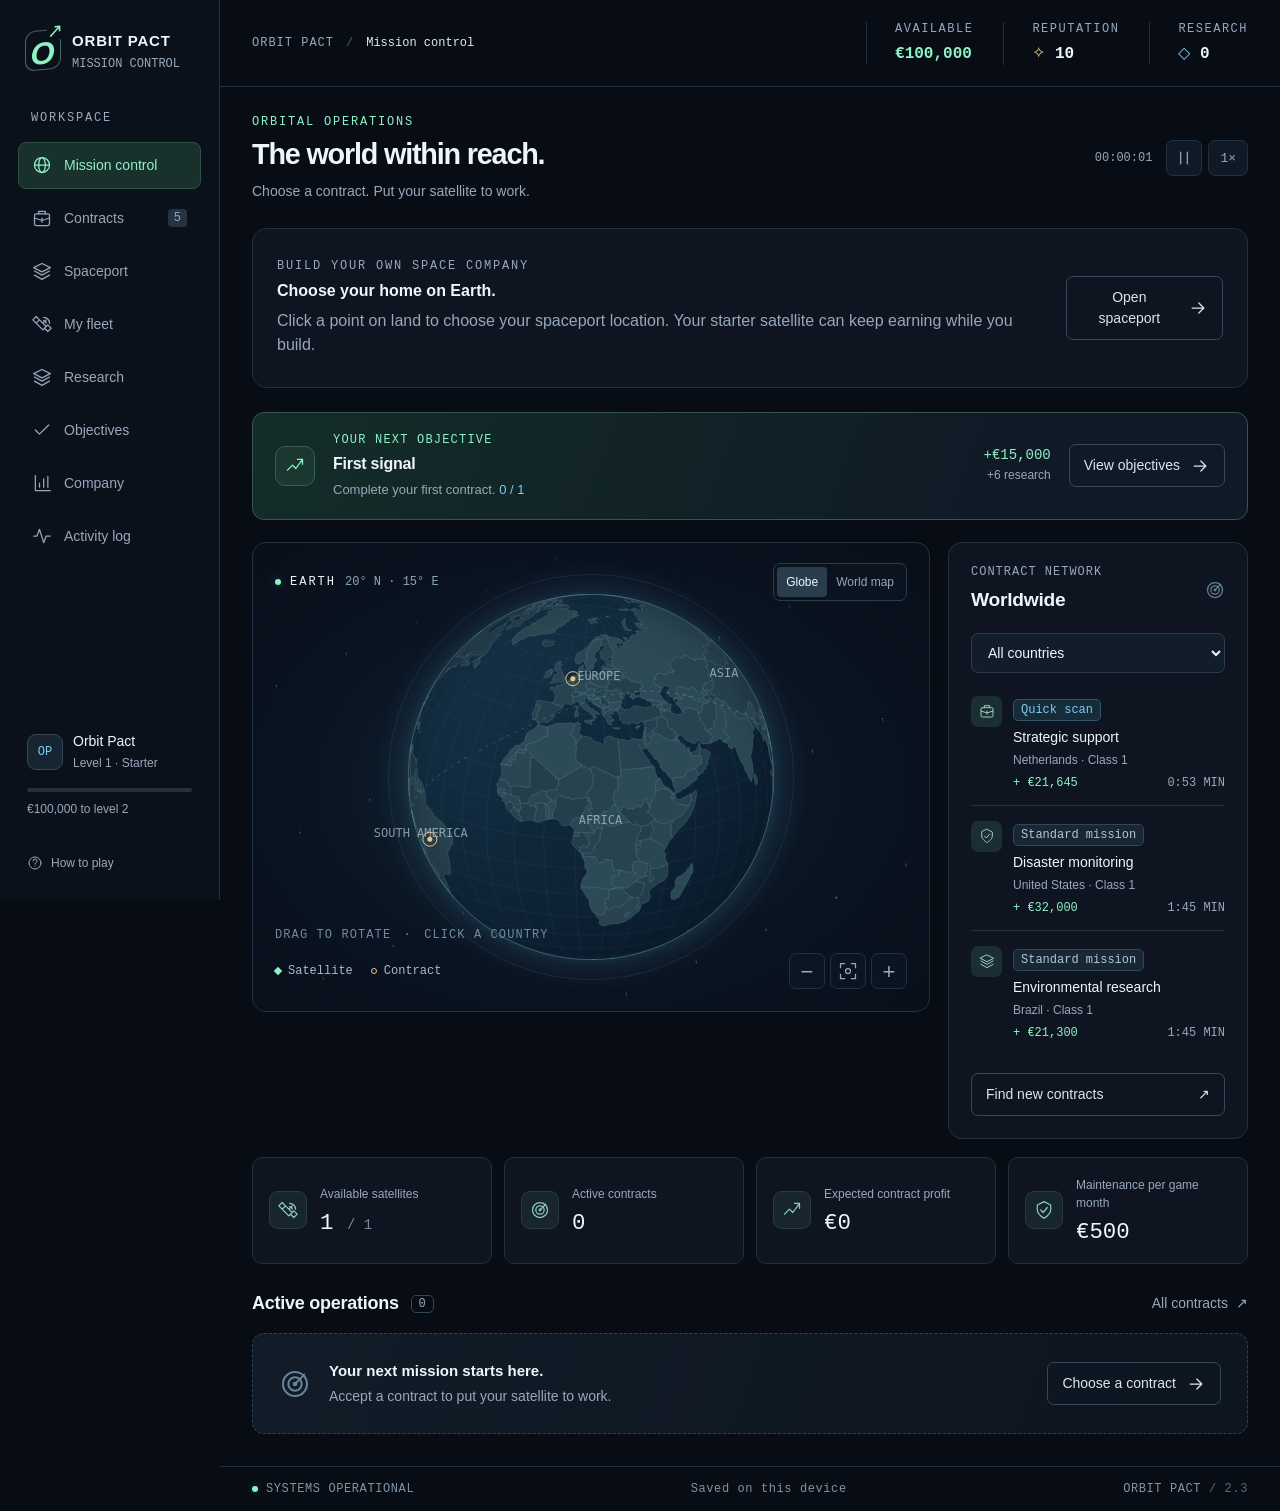
==== commit b4bbc6d6: "Add player-owned spaceports with land plots, construction, satellite manufacturing and launches" ====
--- a/index.html
+++ b/index.html
@@ -6,7 +6,7 @@
   <meta name="theme-color" content="#070c14">
   <meta name="description" content="Build your own satellite company. Explore Earth, complete contracts and expand your fleet.">
   <title>Orbit Pact | Mission Control</title>
-  <link rel="stylesheet" href="style.css">
+  <link rel="stylesheet" href="style.css?v=2.3">
 </head>
 <body>
   <div class="app">
@@ -16,6 +16,7 @@
       <nav id="navigation">
         <button data-page="operations" class="nav-button active"><span data-icon="globe"></span>Mission control</button>
         <button data-page="contracts" class="nav-button"><span data-icon="briefcase"></span>Contracts<span id="navOfferCount" class="nav-count">5</span></button>
+        <button data-page="spaceport" class="nav-button"><span data-icon="layers"></span>Spaceport</button>
         <button data-page="fleet" class="nav-button"><span data-icon="satellite"></span>My fleet</button>
         <button data-page="upgrades" class="nav-button"><span data-icon="layers"></span>Research</button>
         <button data-page="objectives" class="nav-button"><span data-icon="check"></span>Objectives<span id="navGoalCount" class="nav-count" hidden>0</span></button>
@@ -23,7 +24,7 @@
         <button data-page="log" class="nav-button"><span data-icon="activity"></span>Activity log</button>
       </nav>
       <div class="sidebar-bottom">
-        <div class="company-badge"><span class="company-avatar">OP</span><div>Orbit Pact<small id="sidebarLevel">Level 1 · Starter</small></div></div>
+        <div class="company-badge"><span class="company-avatar">OP</span><div><span id="companyNameLabel">Orbit Pact</span><small id="sidebarLevel">Level 1 · Starter</small></div></div>
         <div class="mini-progress"><span id="sidebarProgress"></span></div>
         <p id="nextLevelHint" class="subtle"></p>
         <button class="text-button" id="helpButton"><span data-icon="help"></span>How to play</button>
@@ -44,7 +45,7 @@
         <div class="page-heading"><div><p class="eyebrow" id="pageEyebrow">ORBITAL OPERATIONS</p><h1 id="pageTitle">The world within reach.</h1><p id="pageDescription">Choose a contract. Put your satellite to work.</p></div><div class="time-controls"><span id="missionClock">00:00:00</span><button id="pauseButton" class="icon-button" aria-label="Pause game" title="Pause"><span data-icon="pause"></span></button><button id="speedButton" class="small-button" aria-label="Change game speed">1×</button></div></div>
 
         <section id="page-operations" class="page active" aria-label="Mission control">
-          <div id="nextObjective" class="objective-directive"></div>
+          <div id="siteChoice" class="panel site-choice"></div><div id="nextObjective" class="objective-directive"></div>
           <div class="operations-grid">
             <div class="map-panel panel">
               <div class="map-top"><div><span class="live-dot"></span><strong>EARTH</strong><span class="map-coordinate" id="mapCoordinates">20° N · 15° E</span></div><div class="segmented" aria-label="Map view"><button id="globeButton" class="selected" aria-pressed="true">Globe</button><button id="flatButton" aria-pressed="false">World map</button></div></div>
@@ -74,28 +75,31 @@
         <section id="page-fleet" class="page" aria-label="Fleet and shop" hidden><div class="section-heading"><h2>Your satellites</h2><span class="subtle" id="fleetCount"></span></div><div id="satellitesList" class="card-grid"></div><div class="section-heading shop-heading"><div><p class="eyebrow">EXPAND YOUR REACH</p><h2>Buy satellites</h2></div></div><div id="shopList" class="card-grid"></div></section>
         <section id="page-upgrades" class="page" aria-label="Research" hidden><div class="info-banner"><span data-icon="layers"></span><p>Upgrades apply to your entire fleet. Processing and communication upgrades take effect when a new contract starts.</p></div><div id="upgradesList" class="card-grid"></div></section>
         <section id="page-objectives" class="page" aria-label="Objectives" hidden><div class="info-banner"><span data-icon="check"></span><p>Build your company one milestone at a time. Unlocks become available as soon as you reach their goal. Claim each cash and research reward once.</p></div><div id="objectivesList" class="card-grid"></div></section>
+        <section id="page-spaceport" class="page" aria-label="Spaceport" hidden><div id="spaceportContent"></div></section>
         <section id="page-company" class="page" aria-label="Company" hidden><div id="companyOverview"></div><div class="panel settings-panel cloud-panel"><div class="panel-heading"><h2>Cloud save</h2><span class="badge green">ONLINE STORAGE</span></div><p>Keep an online copy of your company. Use your private recovery code to load it on another device. Uploads happen when you choose Save online.</p><p id="cloudStatus" role="status">No cloud save connected.</p><div class="settings-actions"><button class="primary-button" id="cloudCreateButton" data-cloud-action>Create cloud save</button><button class="outline-button" id="cloudOpenButton" data-cloud-action>Enter recovery code</button><button class="primary-button" id="cloudUploadButton" data-cloud-action hidden>Save online</button><button class="outline-button" id="cloudLoadButton" data-cloud-action hidden>Load online save</button><button class="outline-button" id="cloudCodeButton" data-cloud-action hidden>Show recovery code</button><button class="text-button" id="cloudDisconnectButton" data-cloud-action hidden>Disconnect this device</button></div></div><div class="panel settings-panel"><h2>Save & transfer</h2><p>Your progress is saved on this device. Export a save to keep a backup or move to another device. Importing keeps a local backup of the game you replace.</p><div class="settings-actions"><button class="outline-button" id="saveButton">Save now</button><button class="outline-button" id="exportSaveButton">Export save</button><button class="outline-button" id="importSaveButton">Import save</button><button class="outline-button" id="restoreSaveButton" hidden>Restore previous save</button></div><input id="importSaveInput" type="file" accept=".json,application/json" aria-label="Choose an Orbit Pact save" hidden></div><div class="panel settings-panel"><h2>Manage game</h2><p>A game month lasts 30 game minutes. The simulation stops when paused or when the tab is hidden. Starting over replaces your current company.</p><button class="danger-button" id="newGameButton">Start a new game</button></div></section>
         <section id="page-log" class="page" aria-label="Activity log" hidden><div class="section-heading"><h2>Activity</h2><button class="text-button" id="clearLogButton">Clear activity log</button></div><div id="logList" class="panel log-list"></div></section>
       </main>
-      <footer><span><span class="live-dot" id="systemDot"></span><span id="systemStatus">SYSTEMS OPERATIONAL</span></span><span id="saveStatus">Progress saved on this device</span><span>ORBIT PACT <span class="version">/ 2.2</span></span></footer>
+      <footer><span><span class="live-dot" id="systemDot"></span><span id="systemStatus">SYSTEMS OPERATIONAL</span></span><span id="saveStatus">Progress saved on this device</span><span>ORBIT PACT <span class="version">/ 2.3</span></span></footer>
     </div>
   </div>
   <dialog id="detailDialog" aria-labelledby="dialogTitle"><div class="dialog-top"><p class="eyebrow" id="dialogEyebrow">MISSION BRIEFING</p><button class="icon-button" id="closeDialog" aria-label="Close">×</button></div><h2 id="dialogTitle"></h2><div id="dialogBody"></div><div id="dialogActions" class="dialog-actions"></div></dialog>
   <div id="toasts" class="toasts" role="status" aria-live="polite"></div>
   <noscript><p>Enable JavaScript to play Orbit Pact.</p></noscript>
   <script src="vendor/d3.min.js"></script>
-  <script src="js/world-data.js"></script>
-  <script src="js/locale.js"></script>
-  <script src="js/config.js"></script>
-  <script src="js/satellites.js"></script>
-  <script src="js/upgrades.js"></script>
-  <script src="js/contracts.js"></script>
-  <script src="js/objectives.js"></script>
-  <script src="js/save.js"></script>
-  <script src="js/cloud-config.js"></script>
-  <script src="js/cloud.js"></script>
-  <script src="js/map.js"></script>
-  <script src="js/ui.js"></script>
-  <script src="js/game.js"></script>
+  <script src="js/world-data.js?v=2.3"></script>
+  <script src="js/locale.js?v=2.3"></script>
+  <script src="js/config.js?v=2.3"></script>
+  <script src="js/satellites.js?v=2.3"></script>
+  <script src="js/upgrades.js?v=2.3"></script>
+  <script src="js/contracts.js?v=2.3"></script>
+  <script src="js/objectives.js?v=2.3"></script>
+  <script src="js/base.js?v=2.3"></script>
+  <script src="js/save.js?v=2.3"></script>
+  <script src="js/cloud-config.js?v=2.3"></script>
+  <script src="js/cloud.js?v=2.3"></script>
+  <script src="js/map.js?v=2.3"></script>
+  <script src="js/base-ui.js?v=2.3"></script>
+  <script src="js/ui.js?v=2.3"></script>
+  <script src="js/game.js?v=2.3"></script>
 </body>
 </html>
--- a/style.css
+++ b/style.css
@@ -22,3 +22,17 @@
 @media(max-height:720px) and (min-width:521px){.sidebar{overflow-y:auto}.sidebar-bottom{padding-top:16px}.brand{padding-bottom:20px}.nav-button{padding-top:9px;padding-bottom:9px}}
 
 .cloud-panel .panel-heading{margin-bottom:0}.cloud-panel #cloudStatus{font:12px var(--mono);color:var(--mint);min-height:20px}.cloud-panel .settings-actions .text-button{min-height:42px;padding:0 4px}.save-code-input{width:100%;background:#0d1621;color:var(--text);border:1px solid #395469;border-radius:7px;padding:12px;font:13px var(--mono);letter-spacing:.2px}.save-code-input:focus-visible{outline:2px solid var(--mint);outline-offset:3px}@media(max-width:520px){.cloud-panel .panel-heading{flex-wrap:wrap;gap:8px}.cloud-panel .badge{font-size:12px}.cloud-panel .settings-actions .text-button{justify-content:center;width:100%}}
+/* Spaceport: a playable land grid with persistent construction and production. */
+.site-choice,.spaceport-summary{padding:24px;display:flex;align-items:center;justify-content:space-between;gap:24px;margin-bottom:24px}
+.site-choice p,.spaceport-summary p{color:var(--muted);margin:6px 0}.site-choice[hidden]{display:none}
+.founding-panel{max-width:760px;padding:36px;margin:auto}.founding-panel h2{font-size:32px;margin:16px 0}.founding-panel p{line-height:1.7;color:var(--muted)}
+.founding-panel label{display:block;margin:24px 0 10px}.founding-panel input{width:100%;padding:15px;border:1px solid var(--line);background:#0a1721;color:#e7f2f6;border-radius:8px;font:inherit}
+.site-selection{padding:20px 0;display:flex;align-items:center;justify-content:space-between;gap:18px}.base-large-icon .icon{width:48px;height:48px;color:var(--mint)}
+.base-stats{display:grid;grid-template-columns:repeat(4,1fr);gap:1px;background:var(--line);border:1px solid var(--line);border-radius:12px;overflow:hidden;margin-bottom:24px}.base-stats>div{background:#0c1721;padding:20px}.base-stats span{display:block;font-size:13px;color:var(--muted);margin-bottom:8px}.base-stats strong{font-size:20px;color:var(--mint)}
+.spaceport-layout{display:grid;grid-template-columns:minmax(0,1.7fr) minmax(290px,1fr);gap:24px;align-items:start}.estate,.plot-detail,.production-panel{padding:24px}.estate{background:radial-gradient(ellipse at 40% 60%,#193a2e80,transparent 80%),#0a1620}.plot-grid{display:grid;grid-template-columns:repeat(5,minmax(0,1fr));gap:8px;margin:24px 0}.land-plot{position:relative;min-width:0;min-height:110px;padding:24px 3px 10px;display:flex;flex-direction:column;align-items:center;justify-content:center;gap:8px;background:linear-gradient(145deg,#233f31,#12241e);border:1px dashed #476352;border-radius:6px;color:#92b3a3;cursor:pointer;transition:transform .15s,border-color .15s}.land-plot.owned{border:1px solid #568974;background:linear-gradient(145deg,#294b3c,#172f29);color:#b5f6d9;box-shadow:0 4px 0 #071610}.land-plot.unowned{opacity:.7}.land-plot.selected{outline:2px solid #9ff4d2;outline-offset:2px;opacity:1}.land-plot:hover{transform:translateY(-3px);opacity:1}.land-plot .icon{width:34px;height:34px;filter:drop-shadow(0 4px 3px #0008)}.plot-number{position:absolute;top:6px;left:8px;font:11px monospace;color:#a8c1b7}.plot-name{font-size:12px;line-height:1.2;text-align:center}.plot-plus{font-size:30px;line-height:34px;opacity:.6}.constructing{border-style:dashed!important}.construction-dot{font:9px monospace;letter-spacing:.5px;color:var(--amber)}
+.plot-detail h2{font-size:22px;margin:14px 0}.plot-detail p{color:var(--muted);line-height:1.6}.plot-detail>.full{margin-top:24px}.building-options{display:grid;gap:10px;margin-top:20px}.building-option{display:flex;gap:12px;align-items:flex-start;text-align:left;color:#d9eee7;border:1px solid #345147;background:#12241e;border-radius:8px;padding:14px;cursor:pointer}.building-option:hover{border-color:var(--mint);background:#1c382d}.building-option .icon{flex-shrink:0;color:var(--mint)}.building-option strong,.building-option small{display:block}.building-option small{color:#a3bdb2;line-height:1.5;margin-top:5px;font-size:12px}
+.production-orders{display:flex;flex-wrap:wrap;gap:10px;margin:20px 0}.production-panel>p{color:var(--muted);line-height:1.6}.production-job{display:flex;align-items:center;gap:20px;padding:20px 0;border-top:1px solid var(--line)}.production-job>div{flex:1}.production-job p{margin:5px 0;color:var(--muted)}.production-job span[data-job-time]{font-size:13px;color:var(--mint)}.production-job progress{width:120px;accent-color:#91f0c2}.spaceport-summary h2{font-size:28px;margin:8px 0;overflow-wrap:anywhere}
+@media(max-width:1100px){.spaceport-layout{grid-template-columns:1fr}.land-plot{min-height:105px}}
+@media(max-width:600px){.site-choice,.spaceport-summary,.site-selection{align-items:stretch;flex-direction:column}.base-stats{grid-template-columns:repeat(2,1fr)}.estate,.plot-detail,.production-panel,.founding-panel{padding:16px}.plot-grid{gap:5px}.land-plot{min-height:90px}.land-plot .icon{width:25px;height:25px}.plot-name{font-size:10px}.production-job{gap:10px;flex-wrap:wrap}.spaceport-summary h2{font-size:24px}}
+
+@media(max-width:380px){.nav-button{padding:10px 5px}.sidebar nav{gap:1px}.brand{padding-right:6px}}
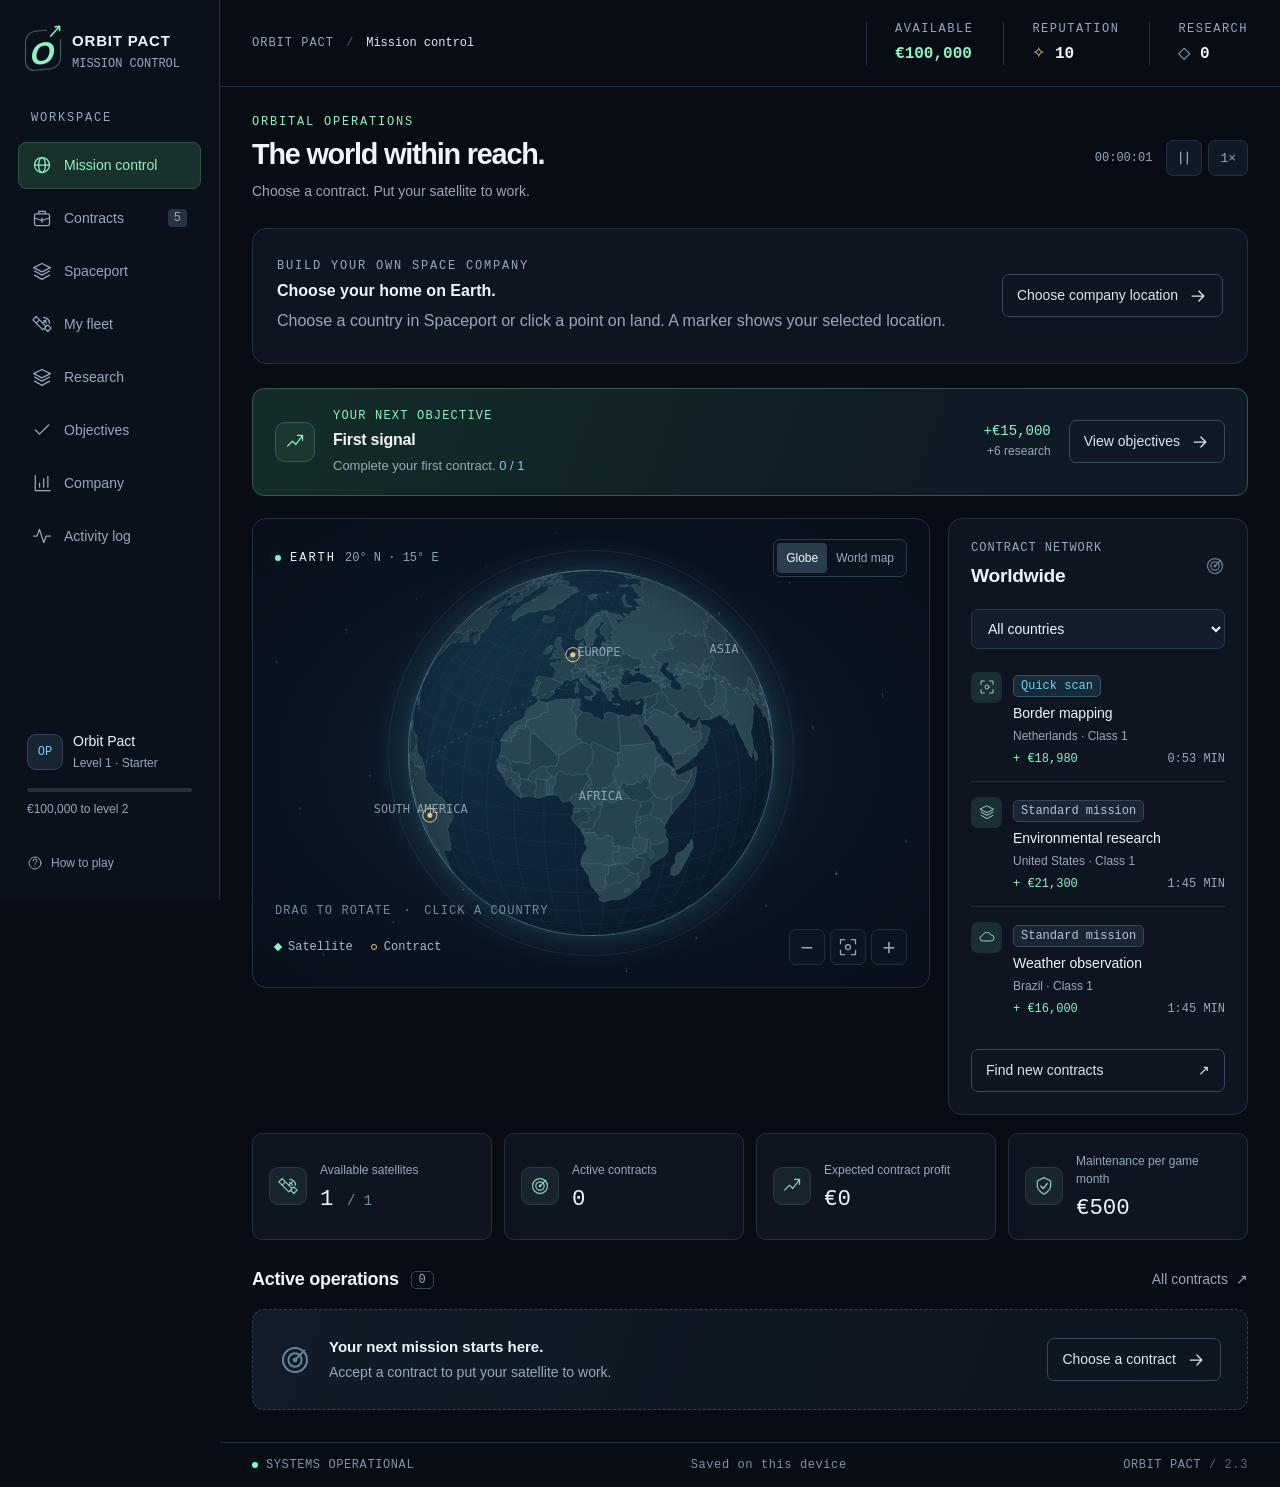
==== commit 1f155e9c: "Make spaceport location selection explicit and show a labelled company marker on Earth" ====
--- a/index.html
+++ b/index.html
@@ -6,7 +6,7 @@
   <meta name="theme-color" content="#070c14">
   <meta name="description" content="Build your own satellite company. Explore Earth, complete contracts and expand your fleet.">
   <title>Orbit Pact | Mission Control</title>
-  <link rel="stylesheet" href="style.css?v=2.3">
+  <link rel="stylesheet" href="style.css?v=2.3.1">
 </head>
 <body>
   <div class="app">
@@ -49,6 +49,7 @@
           <div class="operations-grid">
             <div class="map-panel panel">
               <div class="map-top"><div><span class="live-dot"></span><strong>EARTH</strong><span class="map-coordinate" id="mapCoordinates">20° N · 15° E</span></div><div class="segmented" aria-label="Map view"><button id="globeButton" class="selected" aria-pressed="true">Globe</button><button id="flatButton" aria-pressed="false">World map</button></div></div>
+              <button id="companyMapMarker" class="company-map-marker" data-page="spaceport" hidden><span class="company-map-dot" aria-hidden="true"></span><span id="companyMarkerLabel" class="company-marker-label"></span></button>
               <canvas id="mapCanvas" tabindex="0" role="img" aria-label="Interactive world map. Drag to rotate, use plus and minus to zoom. Use the country selector next to the map for keyboard access."></canvas>
               <div class="map-tooltip" id="mapTooltip" hidden></div>
               <div class="map-bottom"><div class="map-legend"><span><i class="legend-satellite"></i>Satellite</span><span><i class="legend-mission"></i>Contract</span></div><div class="map-buttons"><button id="zoomOut" class="icon-button" aria-label="Zoom out">−</button><button id="resetMap" class="icon-button" aria-label="Reset map"><span data-icon="focus"></span></button><button id="zoomIn" class="icon-button" aria-label="Zoom in">+</button></div></div>
@@ -86,20 +87,20 @@
   <div id="toasts" class="toasts" role="status" aria-live="polite"></div>
   <noscript><p>Enable JavaScript to play Orbit Pact.</p></noscript>
   <script src="vendor/d3.min.js"></script>
-  <script src="js/world-data.js?v=2.3"></script>
-  <script src="js/locale.js?v=2.3"></script>
-  <script src="js/config.js?v=2.3"></script>
-  <script src="js/satellites.js?v=2.3"></script>
-  <script src="js/upgrades.js?v=2.3"></script>
-  <script src="js/contracts.js?v=2.3"></script>
-  <script src="js/objectives.js?v=2.3"></script>
-  <script src="js/base.js?v=2.3"></script>
-  <script src="js/save.js?v=2.3"></script>
-  <script src="js/cloud-config.js?v=2.3"></script>
-  <script src="js/cloud.js?v=2.3"></script>
-  <script src="js/map.js?v=2.3"></script>
-  <script src="js/base-ui.js?v=2.3"></script>
-  <script src="js/ui.js?v=2.3"></script>
-  <script src="js/game.js?v=2.3"></script>
+  <script src="js/world-data.js?v=2.3.1"></script>
+  <script src="js/locale.js?v=2.3.1"></script>
+  <script src="js/config.js?v=2.3.1"></script>
+  <script src="js/satellites.js?v=2.3.1"></script>
+  <script src="js/upgrades.js?v=2.3.1"></script>
+  <script src="js/contracts.js?v=2.3.1"></script>
+  <script src="js/objectives.js?v=2.3.1"></script>
+  <script src="js/base.js?v=2.3.1"></script>
+  <script src="js/save.js?v=2.3.1"></script>
+  <script src="js/cloud-config.js?v=2.3.1"></script>
+  <script src="js/cloud.js?v=2.3.1"></script>
+  <script src="js/map.js?v=2.3.1"></script>
+  <script src="js/base-ui.js?v=2.3.1"></script>
+  <script src="js/ui.js?v=2.3.1"></script>
+  <script src="js/game.js?v=2.3.1"></script>
 </body>
 </html>
--- a/style.css
+++ b/style.css
@@ -36,3 +36,9 @@
 @media(max-width:600px){.site-choice,.spaceport-summary,.site-selection{align-items:stretch;flex-direction:column}.base-stats{grid-template-columns:repeat(2,1fr)}.estate,.plot-detail,.production-panel,.founding-panel{padding:16px}.plot-grid{gap:5px}.land-plot{min-height:90px}.land-plot .icon{width:25px;height:25px}.plot-name{font-size:10px}.production-job{gap:10px;flex-wrap:wrap}.spaceport-summary h2{font-size:24px}}
 
 @media(max-width:380px){.nav-button{padding:10px 5px}.sidebar nav{gap:1px}.brand{padding-right:6px}}
+
+.founding-panel select{width:100%;padding:14px;background:#0a1721;color:var(--text);border:1px solid var(--line);border-radius:8px}
+.company-map-marker{position:absolute;z-index:3;width:24px;height:24px;transform:translate(-50%,-50%);border:0;padding:0;background:transparent;color:#adffd9;cursor:pointer}
+.company-map-marker[hidden]{display:none}.company-map-dot{display:block;position:absolute;inset:3px;border:3px solid #edfff7;border-radius:50%;background:#4ee3a0;box-shadow:0 0 0 5px #4ee3a044,0 2px 10px #000b}
+.company-marker-label{position:absolute;text-align:left;padding:7px 10px;font-size:14px;font-weight:600;line-height:1.35;overflow-wrap:anywhere;background:#081b15f2;border:1px solid #81eeb8;border-radius:7px;box-shadow:0 3px 14px #0008;pointer-events:none}
+.company-map-marker.candidate .company-map-dot{background:var(--amber);box-shadow:0 0 0 5px #ebc68a44}.company-map-marker.candidate .company-marker-label{border-color:var(--amber);color:var(--amber)}
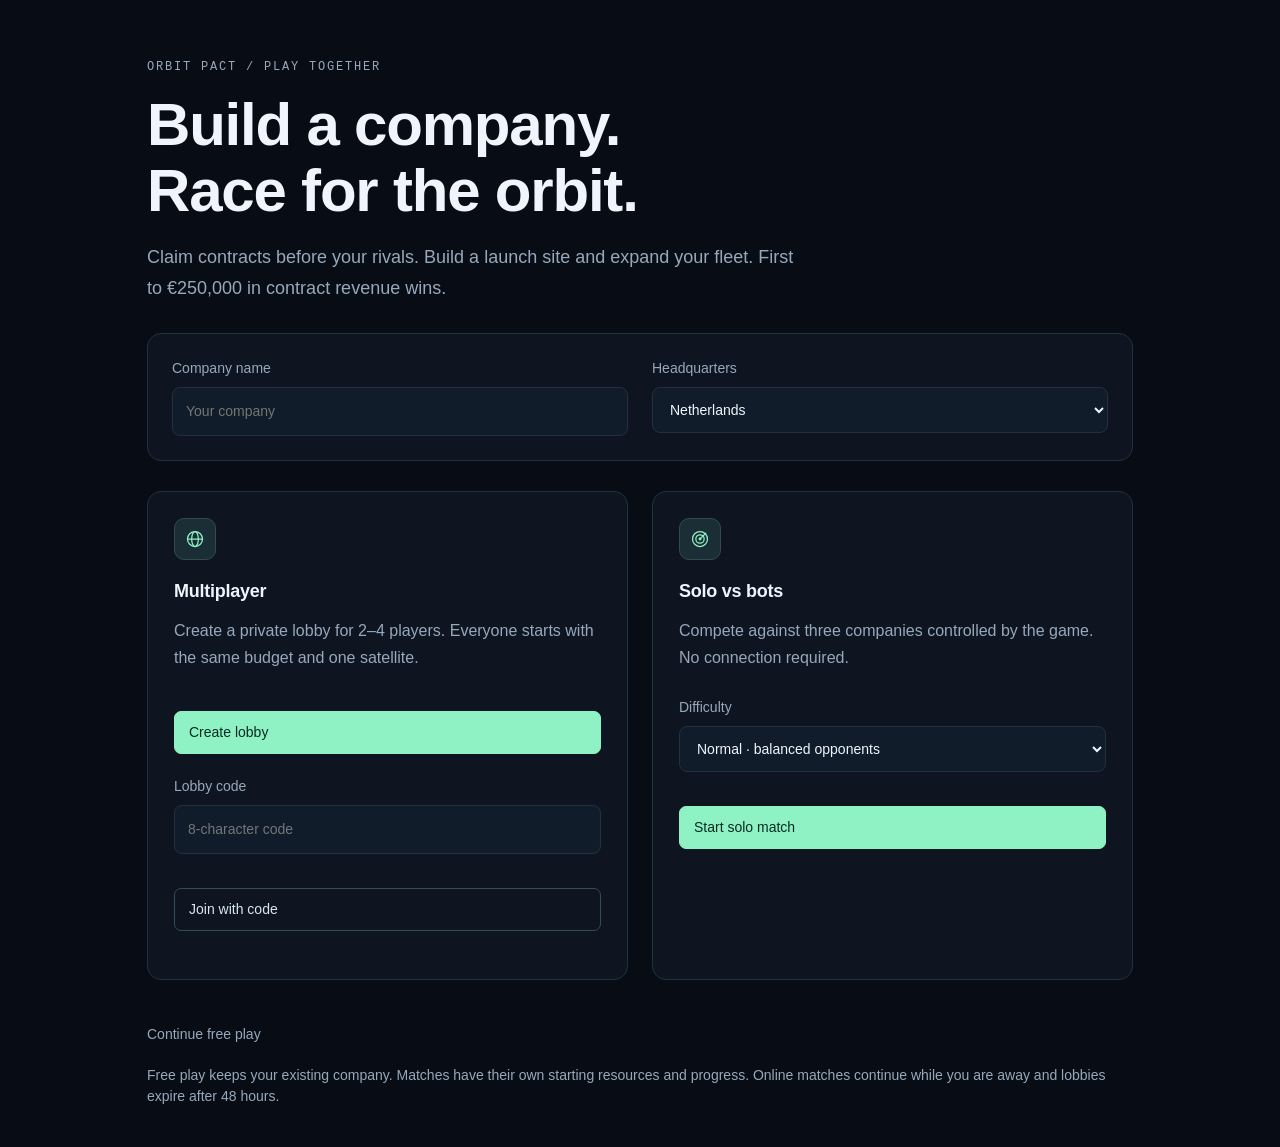
==== commit 19eb98b6: "Add authoritative multiplayer lobby races and solo matches with three bot difficulties" ====
--- a/index.html
+++ b/index.html
@@ -6,7 +6,7 @@
   <meta name="theme-color" content="#070c14">
   <meta name="description" content="Build your own satellite company. Explore Earth, complete contracts and expand your fleet.">
   <title>Orbit Pact | Mission Control</title>
-  <link rel="stylesheet" href="style.css?v=2.3.1">
+  <link rel="stylesheet" href="style.css?v=2.4">
 </head>
 <body>
   <div class="app">
@@ -42,7 +42,7 @@
       </header>
 
       <main>
-        <div class="page-heading"><div><p class="eyebrow" id="pageEyebrow">ORBITAL OPERATIONS</p><h1 id="pageTitle">The world within reach.</h1><p id="pageDescription">Choose a contract. Put your satellite to work.</p></div><div class="time-controls"><span id="missionClock">00:00:00</span><button id="pauseButton" class="icon-button" aria-label="Pause game" title="Pause"><span data-icon="pause"></span></button><button id="speedButton" class="small-button" aria-label="Change game speed">1×</button></div></div>
+        <div class="page-heading"><div><p class="eyebrow" id="pageEyebrow">ORBITAL OPERATIONS</p><h1 id="pageTitle">The world within reach.</h1><p id="pageDescription">Choose a contract. Put your satellite to work.</p></div><div class="time-controls"><button id="matchMenuButton" class="outline-button">Play modes</button><span id="missionClock">00:00:00</span><button id="pauseButton" class="icon-button" aria-label="Pause game" title="Pause"><span data-icon="pause"></span></button><button id="speedButton" class="small-button" aria-label="Change game speed">1×</button></div></div>
 
         <section id="page-operations" class="page active" aria-label="Mission control">
           <div id="siteChoice" class="panel site-choice"></div><div id="nextObjective" class="objective-directive"></div>
@@ -85,22 +85,25 @@
   </div>
   <dialog id="detailDialog" aria-labelledby="dialogTitle"><div class="dialog-top"><p class="eyebrow" id="dialogEyebrow">MISSION BRIEFING</p><button class="icon-button" id="closeDialog" aria-label="Close">×</button></div><h2 id="dialogTitle"></h2><div id="dialogBody"></div><div id="dialogActions" class="dialog-actions"></div></dialog>
   <div id="toasts" class="toasts" role="status" aria-live="polite"></div>
+  <section id="matchRoot" aria-label="Game modes and matches" hidden></section>
   <noscript><p>Enable JavaScript to play Orbit Pact.</p></noscript>
   <script src="vendor/d3.min.js"></script>
-  <script src="js/world-data.js?v=2.3.1"></script>
-  <script src="js/locale.js?v=2.3.1"></script>
-  <script src="js/config.js?v=2.3.1"></script>
-  <script src="js/satellites.js?v=2.3.1"></script>
-  <script src="js/upgrades.js?v=2.3.1"></script>
-  <script src="js/contracts.js?v=2.3.1"></script>
-  <script src="js/objectives.js?v=2.3.1"></script>
-  <script src="js/base.js?v=2.3.1"></script>
-  <script src="js/save.js?v=2.3.1"></script>
-  <script src="js/cloud-config.js?v=2.3.1"></script>
-  <script src="js/cloud.js?v=2.3.1"></script>
-  <script src="js/map.js?v=2.3.1"></script>
-  <script src="js/base-ui.js?v=2.3.1"></script>
-  <script src="js/ui.js?v=2.3.1"></script>
-  <script src="js/game.js?v=2.3.1"></script>
+  <script src="js/world-data.js?v=2.4"></script>
+  <script src="js/locale.js?v=2.4"></script>
+  <script src="js/config.js?v=2.4"></script>
+  <script src="js/satellites.js?v=2.4"></script>
+  <script src="js/upgrades.js?v=2.4"></script>
+  <script src="js/contracts.js?v=2.4"></script>
+  <script src="js/objectives.js?v=2.4"></script>
+  <script src="js/base.js?v=2.4"></script>
+  <script src="js/save.js?v=2.4"></script>
+  <script src="js/cloud-config.js?v=2.4"></script>
+  <script src="js/cloud.js?v=2.4"></script>
+  <script src="js/map.js?v=2.4"></script>
+  <script src="js/base-ui.js?v=2.4"></script>
+  <script src="js/ui.js?v=2.4"></script>
+  <script src="js/match-rules.js?v=2.4"></script>
+  <script src="js/match.js?v=2.4"></script>
+  <script src="js/game.js?v=2.4"></script>
 </body>
 </html>
--- a/style.css
+++ b/style.css
@@ -42,3 +42,8 @@
 .company-map-marker[hidden]{display:none}.company-map-dot{display:block;position:absolute;inset:3px;border:3px solid #edfff7;border-radius:50%;background:#4ee3a0;box-shadow:0 0 0 5px #4ee3a044,0 2px 10px #000b}
 .company-marker-label{position:absolute;text-align:left;padding:7px 10px;font-size:14px;font-weight:600;line-height:1.35;overflow-wrap:anywhere;background:#081b15f2;border:1px solid #81eeb8;border-radius:7px;box-shadow:0 3px 14px #0008;pointer-events:none}
 .company-map-marker.candidate .company-map-dot{background:var(--amber);box-shadow:0 0 0 5px #ebc68a44}.company-map-marker.candidate .company-marker-label{border-color:var(--amber);color:var(--amber)}
+
+/* Match selection, shared world and lobby UI. */
+body.match-active .app{display:none}#matchRoot[hidden]{display:none}.match-home,.match-shell{max-width:1440px;margin:0 auto;padding:40px 32px}.match-home{max-width:1050px;padding-top:60px}.match-home h1{font-size:clamp(36px,5vw,60px);line-height:1.1;margin:18px 0}.match-intro{max-width:650px;color:var(--muted);font-size:18px;line-height:1.7}.match-profile{padding:24px;display:grid;grid-template-columns:1fr 1fr;gap:24px;margin:30px 0}.match-home label{display:block;font-size:14px;color:var(--muted)}.match-home input,.match-home select{display:block;width:100%;margin:8px 0 20px;padding:13px;background:#101c29;color:var(--text);border:1px solid var(--line);border-radius:8px}.match-profile input,.match-profile select{margin-bottom:0}.match-mode-grid{display:grid;grid-template-columns:1fr 1fr;gap:24px}.match-mode-grid article{padding:26px}.match-mode-grid h2{margin:18px 0 12px}.match-mode-grid p{color:var(--muted);line-height:1.7;min-height:80px}.match-mode-grid .full{margin:14px 0 22px}.match-resume{display:flex;flex-wrap:wrap;gap:14px;margin:20px 0}.match-error{color:var(--amber);min-height:24px;overflow-wrap:anywhere}.match-header,.match-controls{display:flex;justify-content:space-between;align-items:center;gap:18px}.match-header h1{font-size:32px;margin:12px 0}.match-controls{flex-wrap:wrap}.lobby-code small,.lobby-code strong{display:block}.lobby-code small{font-size:11px;color:var(--muted)}.lobby-code strong{font:24px var(--mono);color:var(--mint);letter-spacing:3px}.lobby-wait{padding:24px;margin-bottom:24px}.lobby-wait>p,.match-rule{color:var(--muted);line-height:1.7}.lobby-members{display:grid;grid-template-columns:repeat(4,1fr);gap:12px;margin:24px 0}.lobby-members>div{padding:16px;background:#14232c;border-radius:8px}.lobby-members strong,.lobby-members span{display:block}.lobby-members span{font-size:13px;color:var(--muted);margin-top:8px}.match-world-row{display:grid;grid-template-columns:minmax(0,2fr) minmax(260px,1fr);gap:24px;margin:24px 0}.match-earth{display:flex;align-items:center;overflow:hidden}.match-earth svg{width:100%;height:auto}.match-leaderboard{padding:22px}.match-leaderboard h2{font-size:20px}.match-score{padding:16px 0;border-bottom:1px solid var(--line)}.match-score span,.match-score small{display:block;font-size:13px;color:var(--muted);margin:5px 0}.match-score strong>span{display:inline}.match-score.you strong{color:var(--mint)}.match-score progress{width:100%;height:7px;accent-color:var(--mint)}.match-money{display:flex;justify-content:space-around;flex-wrap:wrap;gap:18px;border-block:1px solid var(--line);padding:22px;margin-bottom:24px}.match-money span{font:12px var(--mono);color:var(--muted)}.match-money strong{display:block;font-size:20px;color:var(--mint);margin-top:7px}.match-play-grid{display:grid;grid-template-columns:1fr 1fr;gap:24px}.match-play-grid>section{padding:24px}.match-plots{display:grid;grid-template-columns:repeat(4,1fr);gap:8px;margin:24px 0}.match-plot{min-height:94px;min-width:0;display:flex;flex-direction:column;align-items:center;justify-content:center;gap:4px;border:1px dashed #334a40;border-radius:6px;background:#102219;color:#6d897c}.match-plot small{align-self:flex-start;padding-left:8px}.match-plot.owned{background:#1c372b;color:#bcebd2;border:1px solid #4b8066}.match-plot.selected{outline:2px solid var(--mint)}.match-plot span{font-size:11px}.match-build-buttons{display:flex;flex-wrap:wrap;gap:10px}.match-build-buttons button{font-size:13px}.match-offer{display:flex;justify-content:space-between;align-items:center;gap:16px;padding:16px 0;border-bottom:1px solid var(--line)}.match-offer h3{font-size:16px}.match-offer p,.match-offer small{color:var(--muted);font-size:13px;margin:5px 0;display:block}.match-offer strong{color:var(--mint);font-size:14px}.match-running{font-size:14px;color:var(--cyan)}
+@media(max-width:850px){.match-world-row,.match-play-grid{grid-template-columns:1fr}.match-header{align-items:flex-start;flex-direction:column}.lobby-members{grid-template-columns:1fr 1fr}.match-leaderboard{display:grid;grid-template-columns:1fr 1fr;gap:10px}.match-leaderboard h2{grid-column:1/-1}}
+@media(max-width:600px){.match-home,.match-shell{padding:24px 16px}.match-profile,.match-mode-grid{grid-template-columns:1fr}.match-profile{gap:16px}.match-home h1{font-size:36px}.match-mode-grid p{min-height:0}.match-header h1{font-size:25px}.match-play-grid>section{padding:16px}.match-plot{min-height:84px}.match-controls{gap:10px}.match-leaderboard{grid-template-columns:1fr}.match-earth svg{min-height:220px}.match-intro{font-size:16px}}
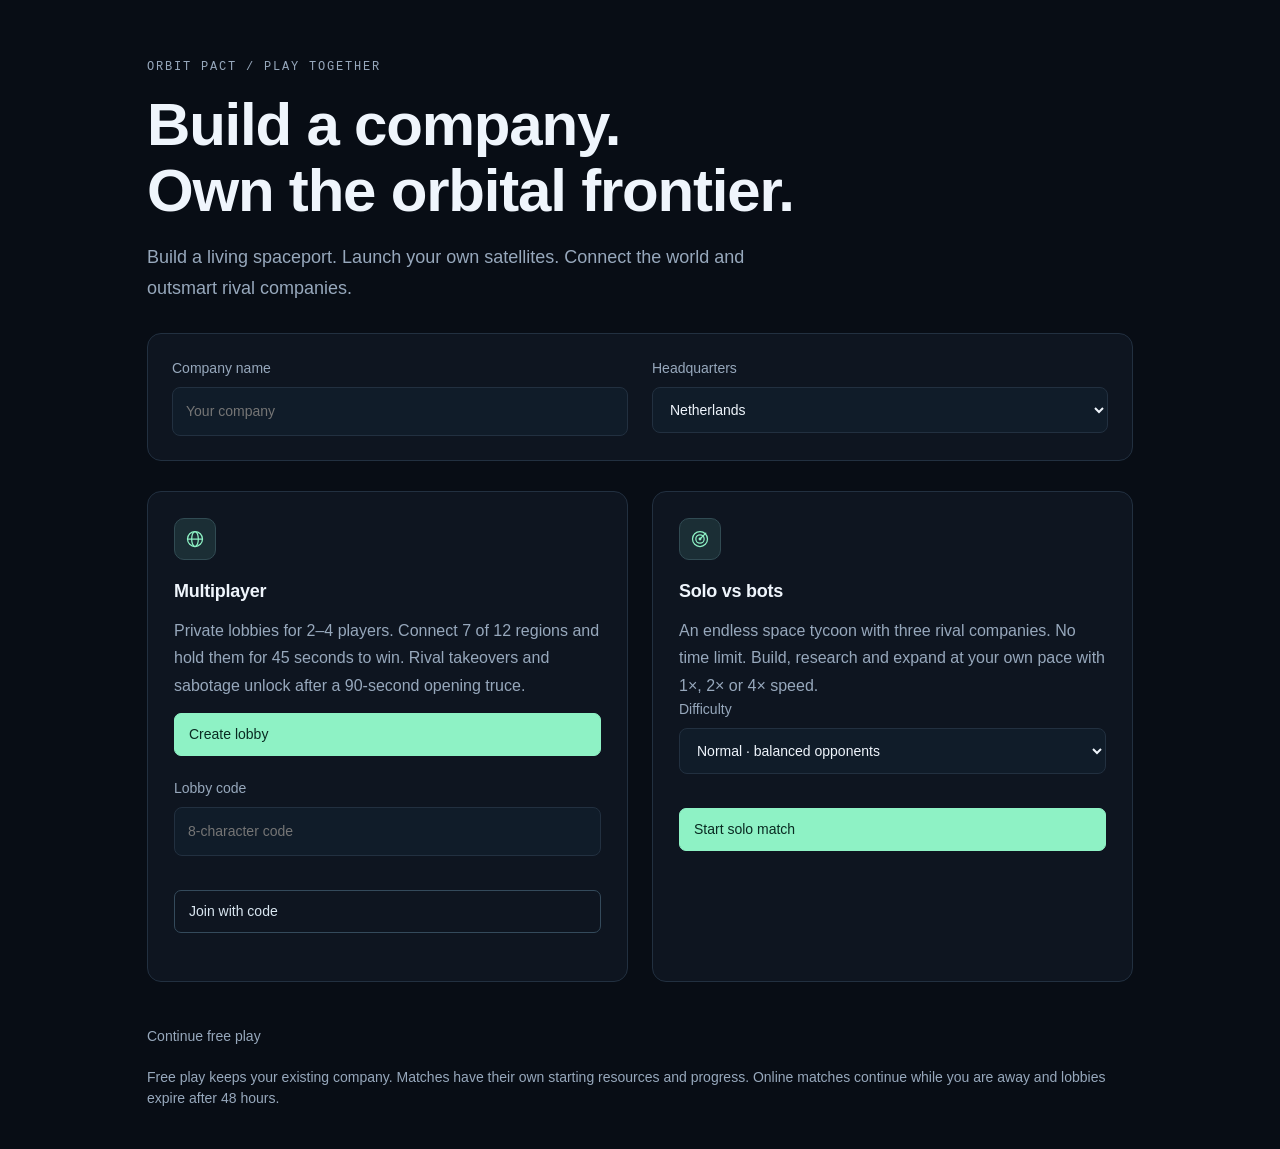
==== commit f4f9fd48: "Add Orbital Frontier: endless solo, visible spaceport, network control and counterable sabotage" ====
--- a/index.html
+++ b/index.html
@@ -6,7 +6,7 @@
   <meta name="theme-color" content="#070c14">
   <meta name="description" content="Build your own satellite company. Explore Earth, complete contracts and expand your fleet.">
   <title>Orbit Pact | Mission Control</title>
-  <link rel="stylesheet" href="style.css?v=2.4">
+  <link rel="stylesheet" href="style.css?v=3.0.0">
 </head>
 <body>
   <div class="app">
@@ -80,7 +80,7 @@
         <section id="page-company" class="page" aria-label="Company" hidden><div id="companyOverview"></div><div class="panel settings-panel cloud-panel"><div class="panel-heading"><h2>Cloud save</h2><span class="badge green">ONLINE STORAGE</span></div><p>Keep an online copy of your company. Use your private recovery code to load it on another device. Uploads happen when you choose Save online.</p><p id="cloudStatus" role="status">No cloud save connected.</p><div class="settings-actions"><button class="primary-button" id="cloudCreateButton" data-cloud-action>Create cloud save</button><button class="outline-button" id="cloudOpenButton" data-cloud-action>Enter recovery code</button><button class="primary-button" id="cloudUploadButton" data-cloud-action hidden>Save online</button><button class="outline-button" id="cloudLoadButton" data-cloud-action hidden>Load online save</button><button class="outline-button" id="cloudCodeButton" data-cloud-action hidden>Show recovery code</button><button class="text-button" id="cloudDisconnectButton" data-cloud-action hidden>Disconnect this device</button></div></div><div class="panel settings-panel"><h2>Save & transfer</h2><p>Your progress is saved on this device. Export a save to keep a backup or move to another device. Importing keeps a local backup of the game you replace.</p><div class="settings-actions"><button class="outline-button" id="saveButton">Save now</button><button class="outline-button" id="exportSaveButton">Export save</button><button class="outline-button" id="importSaveButton">Import save</button><button class="outline-button" id="restoreSaveButton" hidden>Restore previous save</button></div><input id="importSaveInput" type="file" accept=".json,application/json" aria-label="Choose an Orbit Pact save" hidden></div><div class="panel settings-panel"><h2>Manage game</h2><p>A game month lasts 30 game minutes. The simulation stops when paused or when the tab is hidden. Starting over replaces your current company.</p><button class="danger-button" id="newGameButton">Start a new game</button></div></section>
         <section id="page-log" class="page" aria-label="Activity log" hidden><div class="section-heading"><h2>Activity</h2><button class="text-button" id="clearLogButton">Clear activity log</button></div><div id="logList" class="panel log-list"></div></section>
       </main>
-      <footer><span><span class="live-dot" id="systemDot"></span><span id="systemStatus">SYSTEMS OPERATIONAL</span></span><span id="saveStatus">Progress saved on this device</span><span>ORBIT PACT <span class="version">/ 2.3</span></span></footer>
+      <footer><span><span class="live-dot" id="systemDot"></span><span id="systemStatus">SYSTEMS OPERATIONAL</span></span><span id="saveStatus">Progress saved on this device</span><span>ORBIT PACT <span class="version">/ 3.0</span></span></footer>
     </div>
   </div>
   <dialog id="detailDialog" aria-labelledby="dialogTitle"><div class="dialog-top"><p class="eyebrow" id="dialogEyebrow">MISSION BRIEFING</p><button class="icon-button" id="closeDialog" aria-label="Close">×</button></div><h2 id="dialogTitle"></h2><div id="dialogBody"></div><div id="dialogActions" class="dialog-actions"></div></dialog>
@@ -88,22 +88,25 @@
   <section id="matchRoot" aria-label="Game modes and matches" hidden></section>
   <noscript><p>Enable JavaScript to play Orbit Pact.</p></noscript>
   <script src="vendor/d3.min.js"></script>
-  <script src="js/world-data.js?v=2.4"></script>
-  <script src="js/locale.js?v=2.4"></script>
-  <script src="js/config.js?v=2.4"></script>
-  <script src="js/satellites.js?v=2.4"></script>
-  <script src="js/upgrades.js?v=2.4"></script>
-  <script src="js/contracts.js?v=2.4"></script>
-  <script src="js/objectives.js?v=2.4"></script>
-  <script src="js/base.js?v=2.4"></script>
-  <script src="js/save.js?v=2.4"></script>
-  <script src="js/cloud-config.js?v=2.4"></script>
-  <script src="js/cloud.js?v=2.4"></script>
-  <script src="js/map.js?v=2.4"></script>
-  <script src="js/base-ui.js?v=2.4"></script>
-  <script src="js/ui.js?v=2.4"></script>
-  <script src="js/match-rules.js?v=2.4"></script>
-  <script src="js/match.js?v=2.4"></script>
-  <script src="js/game.js?v=2.4"></script>
+  <script src="js/world-data.js?v=3.0.0"></script>
+  <script src="js/locale.js?v=3.0.0"></script>
+  <script src="js/config.js?v=3.0.0"></script>
+  <script src="js/satellites.js?v=3.0.0"></script>
+  <script src="js/upgrades.js?v=3.0.0"></script>
+  <script src="js/contracts.js?v=3.0.0"></script>
+  <script src="js/objectives.js?v=3.0.0"></script>
+  <script src="js/base.js?v=3.0.0"></script>
+  <script src="js/save.js?v=3.0.0"></script>
+  <script src="js/cloud-config.js?v=3.0.0"></script>
+  <script src="js/cloud.js?v=3.0.0"></script>
+  <script src="js/map.js?v=3.0.0"></script>
+  <script src="js/base-ui.js?v=3.0.0"></script>
+  <script src="js/ui.js?v=3.0.0"></script>
+  <script src="js/match-rules.js?v=3.0.0"></script>
+  <script src="js/strategy-rules.js?v=3.0.0"></script>
+  <script src="js/spaceport-scene.js?v=3.0.0"></script>
+  <script src="js/match.js?v=3.0.0"></script>
+  <script src="js/strategy-view.js?v=3.0.0"></script>
+  <script src="js/game.js?v=3.0.0"></script>
 </body>
 </html>
--- a/style.css
+++ b/style.css
@@ -47,3 +47,11 @@
 body.match-active .app{display:none}#matchRoot[hidden]{display:none}.match-home,.match-shell{max-width:1440px;margin:0 auto;padding:40px 32px}.match-home{max-width:1050px;padding-top:60px}.match-home h1{font-size:clamp(36px,5vw,60px);line-height:1.1;margin:18px 0}.match-intro{max-width:650px;color:var(--muted);font-size:18px;line-height:1.7}.match-profile{padding:24px;display:grid;grid-template-columns:1fr 1fr;gap:24px;margin:30px 0}.match-home label{display:block;font-size:14px;color:var(--muted)}.match-home input,.match-home select{display:block;width:100%;margin:8px 0 20px;padding:13px;background:#101c29;color:var(--text);border:1px solid var(--line);border-radius:8px}.match-profile input,.match-profile select{margin-bottom:0}.match-mode-grid{display:grid;grid-template-columns:1fr 1fr;gap:24px}.match-mode-grid article{padding:26px}.match-mode-grid h2{margin:18px 0 12px}.match-mode-grid p{color:var(--muted);line-height:1.7;min-height:80px}.match-mode-grid .full{margin:14px 0 22px}.match-resume{display:flex;flex-wrap:wrap;gap:14px;margin:20px 0}.match-error{color:var(--amber);min-height:24px;overflow-wrap:anywhere}.match-header,.match-controls{display:flex;justify-content:space-between;align-items:center;gap:18px}.match-header h1{font-size:32px;margin:12px 0}.match-controls{flex-wrap:wrap}.lobby-code small,.lobby-code strong{display:block}.lobby-code small{font-size:11px;color:var(--muted)}.lobby-code strong{font:24px var(--mono);color:var(--mint);letter-spacing:3px}.lobby-wait{padding:24px;margin-bottom:24px}.lobby-wait>p,.match-rule{color:var(--muted);line-height:1.7}.lobby-members{display:grid;grid-template-columns:repeat(4,1fr);gap:12px;margin:24px 0}.lobby-members>div{padding:16px;background:#14232c;border-radius:8px}.lobby-members strong,.lobby-members span{display:block}.lobby-members span{font-size:13px;color:var(--muted);margin-top:8px}.match-world-row{display:grid;grid-template-columns:minmax(0,2fr) minmax(260px,1fr);gap:24px;margin:24px 0}.match-earth{display:flex;align-items:center;overflow:hidden}.match-earth svg{width:100%;height:auto}.match-leaderboard{padding:22px}.match-leaderboard h2{font-size:20px}.match-score{padding:16px 0;border-bottom:1px solid var(--line)}.match-score span,.match-score small{display:block;font-size:13px;color:var(--muted);margin:5px 0}.match-score strong>span{display:inline}.match-score.you strong{color:var(--mint)}.match-score progress{width:100%;height:7px;accent-color:var(--mint)}.match-money{display:flex;justify-content:space-around;flex-wrap:wrap;gap:18px;border-block:1px solid var(--line);padding:22px;margin-bottom:24px}.match-money span{font:12px var(--mono);color:var(--muted)}.match-money strong{display:block;font-size:20px;color:var(--mint);margin-top:7px}.match-play-grid{display:grid;grid-template-columns:1fr 1fr;gap:24px}.match-play-grid>section{padding:24px}.match-plots{display:grid;grid-template-columns:repeat(4,1fr);gap:8px;margin:24px 0}.match-plot{min-height:94px;min-width:0;display:flex;flex-direction:column;align-items:center;justify-content:center;gap:4px;border:1px dashed #334a40;border-radius:6px;background:#102219;color:#6d897c}.match-plot small{align-self:flex-start;padding-left:8px}.match-plot.owned{background:#1c372b;color:#bcebd2;border:1px solid #4b8066}.match-plot.selected{outline:2px solid var(--mint)}.match-plot span{font-size:11px}.match-build-buttons{display:flex;flex-wrap:wrap;gap:10px}.match-build-buttons button{font-size:13px}.match-offer{display:flex;justify-content:space-between;align-items:center;gap:16px;padding:16px 0;border-bottom:1px solid var(--line)}.match-offer h3{font-size:16px}.match-offer p,.match-offer small{color:var(--muted);font-size:13px;margin:5px 0;display:block}.match-offer strong{color:var(--mint);font-size:14px}.match-running{font-size:14px;color:var(--cyan)}
 @media(max-width:850px){.match-world-row,.match-play-grid{grid-template-columns:1fr}.match-header{align-items:flex-start;flex-direction:column}.lobby-members{grid-template-columns:1fr 1fr}.match-leaderboard{display:grid;grid-template-columns:1fr 1fr;gap:10px}.match-leaderboard h2{grid-column:1/-1}}
 @media(max-width:600px){.match-home,.match-shell{padding:24px 16px}.match-profile,.match-mode-grid{grid-template-columns:1fr}.match-profile{gap:16px}.match-home h1{font-size:36px}.match-mode-grid p{min-height:0}.match-header h1{font-size:25px}.match-play-grid>section{padding:16px}.match-plot{min-height:84px}.match-controls{gap:10px}.match-leaderboard{grid-template-columns:1fr}.match-earth svg{min-height:220px}.match-intro{font-size:16px}}
+
+/* Orbital frontier: visible construction and an interactive shared network. */
+.strategy-shell{max-width:1680px;padding:24px}.strategy-header{display:flex;justify-content:space-between;align-items:center;gap:20px}.strategy-header h1{margin:8px 0 20px}.strategy-header .eyebrow{color:var(--mint)}.strategy-resources{display:grid;grid-template-columns:repeat(5,1fr);border:1px solid #314451;background:#101e28;border-radius:12px;overflow:hidden}.strategy-resources>div{padding:14px 18px;border-right:1px solid #314451}.strategy-resources small{display:block;font:11px var(--mono);color:#9bb1bd}.strategy-resources strong{display:block;color:var(--mint);font:20px var(--mono);margin-top:7px}.strategy-resources strong small{display:inline;font-size:11px}.strategy-alert{display:flex;justify-content:space-between;align-items:center;gap:12px;min-height:38px;margin:8px 0}.strategy-alert .outline-button{padding:3px 10px;min-height:30px;font-size:12px}.strategy-layout{display:grid;grid-template-columns:minmax(0,1fr) 310px;gap:20px;align-items:start}.strategy-main{min-width:0}.strategy-sidebar{display:grid;gap:16px}.strategy-sidebar .panel{padding:20px}.strategy-sidebar h2{font-size:23px;margin:8px 0 14px}.strategy-sidebar p{font-size:13px;color:var(--muted);margin:12px 0}.strategy-sidebar button{width:100%;margin:5px 0;min-height:42px;text-align:left}.strategy-sidebar small{font-size:12px;color:#aabfc9;display:block;margin:9px 0}.strategy-inspector label{display:block;color:var(--muted);font-size:12px;margin-top:22px}.strategy-inspector select{margin-top:8px}.strategy-inspector h3{margin:24px 0 8px;border-top:1px solid var(--line);padding-top:18px}.scene-toolbar{display:flex;align-items:center;justify-content:space-between;gap:12px;margin-bottom:12px}.scene-toolbar>span{font-size:12px;color:var(--muted);text-align:right}.scene-toolbar .segmented button{min-height:36px;margin:0}.strategy-scene{overflow:hidden;position:relative;background:#0d1c25}.strategy-scene>svg{display:block;width:100%;height:auto;min-height:320px}.spaceport-scene .city-label{fill:#ceded3;font:9px var(--mono);text-anchor:middle;letter-spacing:.5px;pointer-events:none}.city-site[role=button]{cursor:pointer;outline:none}.city-site[role=button]:hover>path:first-child,.city-site[role=button]:focus-visible>path:first-child{stroke:#e9ffca;stroke-width:3}.city-site>*{pointer-events:none}.network-pin,.network-country{cursor:pointer}.network-pin>*{pointer-events:none}.network-pin:focus-visible{outline:none}.network-pin:focus-visible circle{stroke:#fff;stroke-width:4}.milestone-strip{display:flex;flex-wrap:wrap;gap:10px 20px;border-bottom:1px solid var(--line);padding:16px 4px;font-size:12px;color:#7892a2}.milestone-strip .achieved{color:var(--mint)}.strategy-companies{display:grid;grid-template-columns:repeat(4,1fr);gap:10px;margin:18px 0}.company-tile{display:block;text-align:left;padding:13px;border:1px solid #314452;border-radius:8px;background:#101e29;color:var(--text);min-width:0}.company-tile.you{border-color:#4c7b66}.company-tile strong{font-size:13px;display:block;overflow-wrap:anywhere}.company-tile span,.company-tile small{font-size:11px;color:var(--muted);display:block;margin:6px 0}.company-tile i{display:inline-block;width:7px;height:7px;border-radius:50%;margin-right:6px}.company-tile progress{width:100%;height:5px;accent-color:var(--mint)}.strategy-market,.strategy-log{padding:20px;margin-top:18px}.strategy-market .panel-heading span{font:12px var(--mono);color:var(--cyan)}.contract-cards{display:grid;grid-template-columns:repeat(3,minmax(0,1fr));gap:10px}.contract-cards article{padding:14px;background:#15232e;border:1px solid #293c4b;border-radius:9px}.contract-cards h3{font-size:14px;margin:9px 0}.contract-cards p,.contract-cards small{font-size:11px;color:var(--muted)}.contract-cards strong{font:16px var(--mono);color:var(--mint)}.contract-cards button{margin-top:12px;width:100%;min-height:34px;padding:6px;font-size:12px}.active-missions{margin:16px 0}.active-missions>div{display:flex;align-items:center;gap:12px;padding:10px;background:#153031;border-radius:6px;margin-bottom:8px;font-size:12px}.active-missions strong{flex:1}.active-missions span{color:var(--cyan)}.active-missions progress{width:70px;height:5px;accent-color:var(--mint)}.strategy-log p{display:flex;gap:16px;border-top:1px solid var(--line);padding:10px 0;color:var(--muted);font-size:12px}.strategy-log h2{margin-bottom:10px}.strategy-log time{color:#68a99e;font:12px var(--mono)}.priority-request{background:linear-gradient(135deg,#263529,#132735);border-color:#506848}.priority-request>strong{display:block;color:var(--mint);margin:15px 0}.signal-warning{padding:14px;background:#443222;border:1px solid #977450;border-radius:7px;color:#f6d19d;font-size:13px;margin:10px 0}.signal-warning button{margin-left:8px}.region-stat{padding:16px 0;border-block:1px solid var(--line);display:flex;justify-content:space-between;gap:10px;font-size:14px;color:var(--mint)}.blueprint-choices button,.facility-choices button{justify-content:flex-start;background:#132630;border-color:#355365}.blueprint-choices small,.facility-choices small{margin:4px 0 0;line-height:1.5;font-size:11px}.network-pulse{animation:networkPulse 1.5s ease-in-out infinite}.crane-load{animation:craneMove 4s ease-in-out infinite}.rocket-lift{animation:rocketLift 5s linear infinite}.rocket-flame{animation:flameFlicker .15s infinite alternate}.dish-turn{animation:dishScan 9s ease-in-out infinite alternate}.station-orbit{animation:stationFloat 5s ease-in-out infinite alternate}
+@keyframes networkPulse{50%{opacity:.35;stroke-width:3}}@keyframes craneMove{50%{transform:translateY(-12px)}}@keyframes rocketLift{0%,15%{transform:translateY(0);opacity:1}85%{transform:translateY(-180px);opacity:0}100%{transform:translateY(0);opacity:0}}@keyframes flameFlicker{to{opacity:.5}}@keyframes dishScan{to{transform:rotate(12deg)}}@keyframes stationFloat{to{transform:translateY(-5px)}}
+@media(max-width:1100px){.strategy-layout{grid-template-columns:minmax(0,1fr) 280px}.strategy-companies{grid-template-columns:repeat(2,1fr)}.contract-cards{grid-template-columns:repeat(2,1fr)}.scene-toolbar{flex-wrap:wrap}.strategy-resources strong{font-size:17px}.strategy-resources>div{padding:12px}}
+@media(max-width:800px){.strategy-layout{grid-template-columns:1fr}.strategy-sidebar{grid-row:2;grid-template-columns:1fr 1fr}.strategy-inspector{grid-column:1/-1}.facility-choices,.blueprint-choices{display:grid;grid-template-columns:1fr 1fr;gap:8px}.strategy-scene>svg{min-height:230px}.strategy-header{align-items:flex-start;flex-wrap:wrap}.strategy-resources{grid-template-columns:repeat(3,1fr)}.strategy-resources>div{border-bottom:1px solid var(--line)}.strategy-shell{padding:16px}.strategy-header .match-controls{margin-bottom:15px}}
+@media(max-width:500px){.strategy-sidebar{grid-template-columns:1fr}.strategy-inspector{grid-column:auto}.strategy-resources strong{font-size:15px}.strategy-resources strong small{display:block;margin-top:5px}.strategy-resources>div{padding:12px 9px}.active-missions>div{flex-wrap:wrap}.contract-cards{gap:8px}.scene-toolbar>span{text-align:left}.blueprint-choices{grid-template-columns:1fr}}
+@media(prefers-reduced-motion:reduce){.strategy-scene animateMotion{display:none}.strategy-scene *{animation:none!important}}
